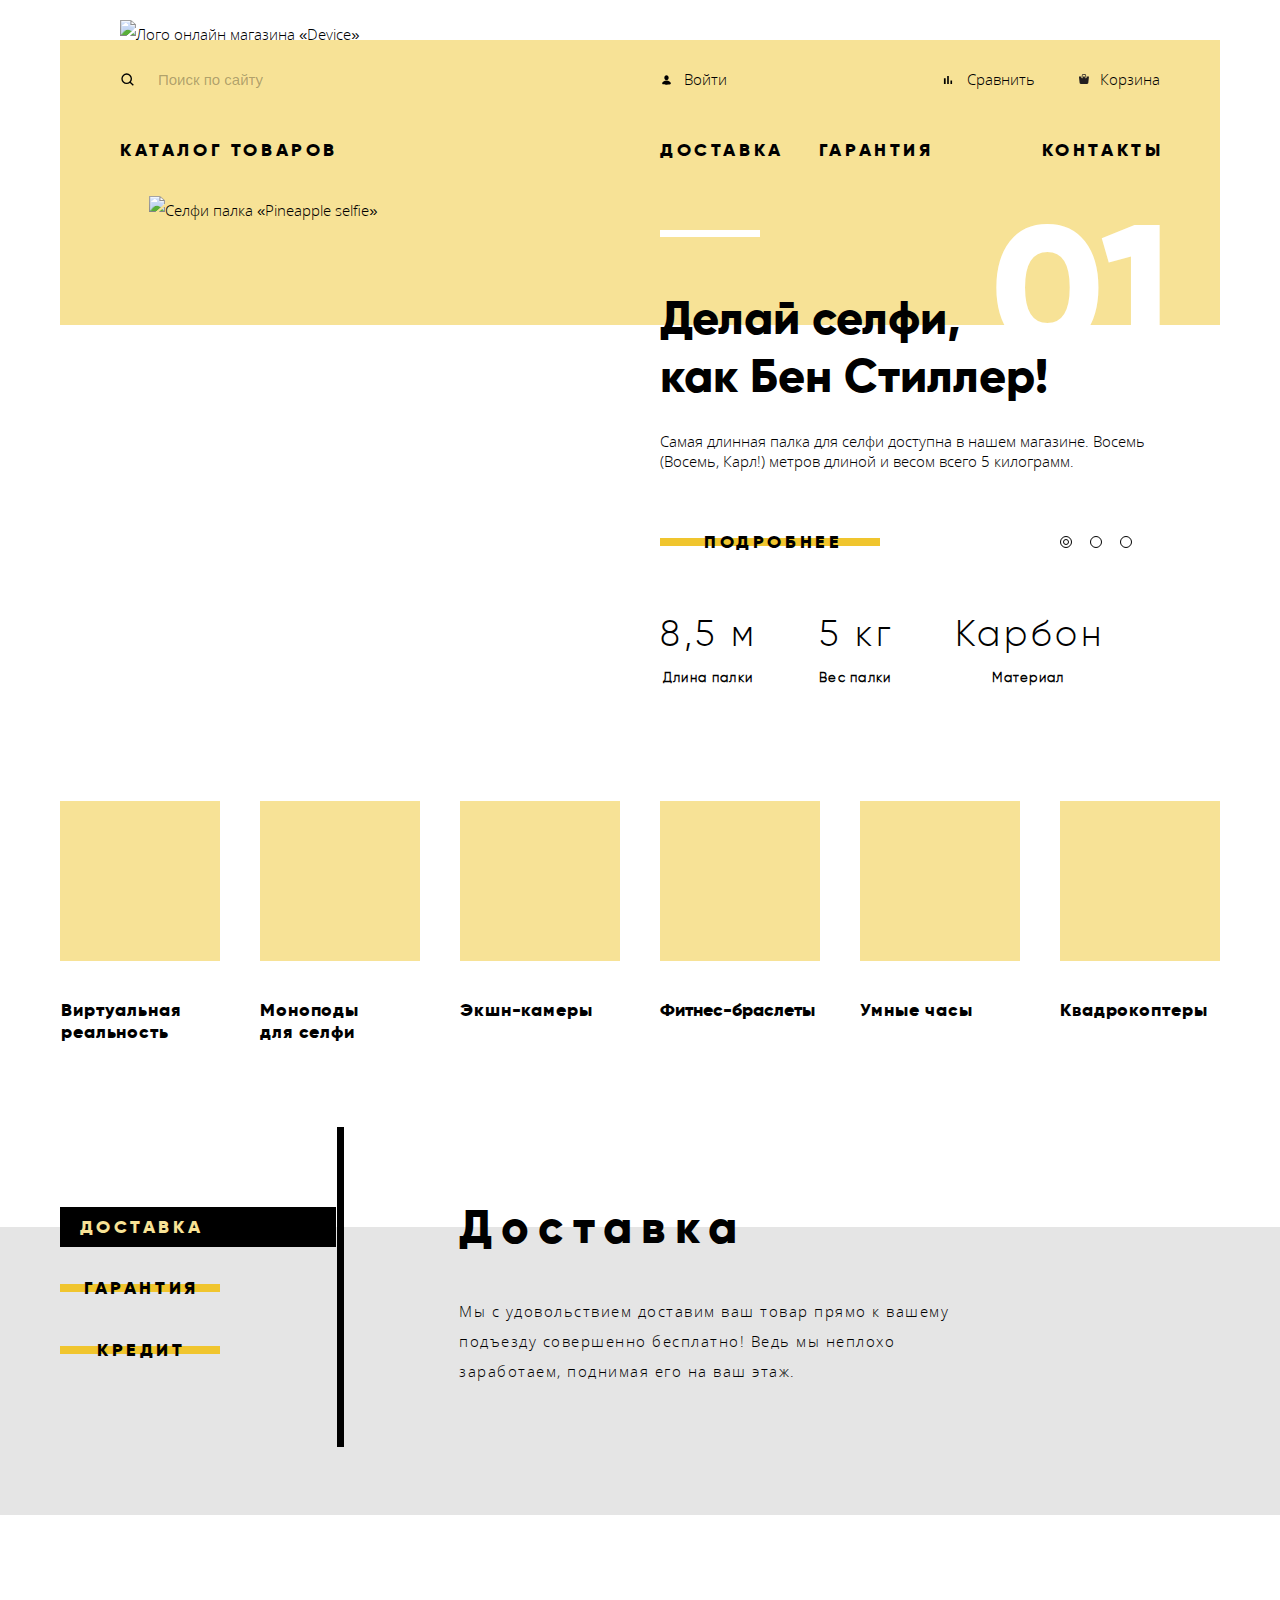
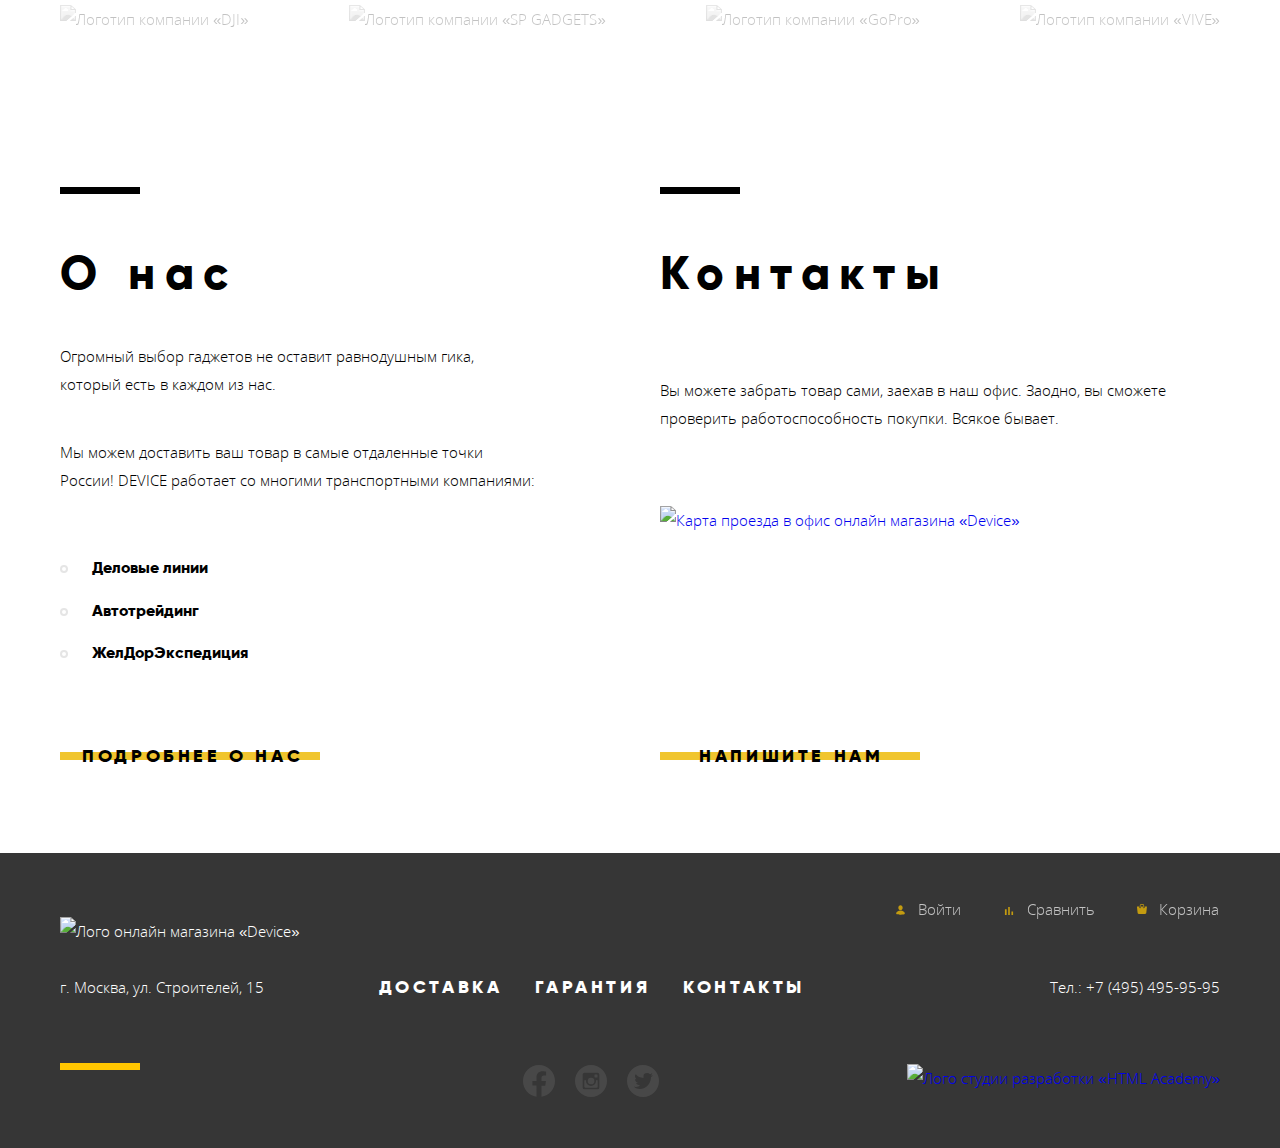
==== index.html @ 91e93433 "fixes" ====
<!DOCTYPE html>
<html class="page" lang="ru">
  <head>
    <meta charset="utf-8">
    <link rel="stylesheet" href="css/normalize.css">
    <link rel="stylesheet" href="css/style.css">
    <title>HTML Academy: Девайс</title>
  </head>
  <body class="page-body">
    <header class="main-header container index">
      <nav class="main-nav">
        <a class="logo">
          <img src="img/logo-dark.svg" width="163" height="35" alt="Лого онлайн магазина «Device»">
        </a>
        <div class="user-nav-wrapper">
          <form class="search-form" method="get" action="https://echo.htmlacademy.ru">
            <label class="search-label" for="search"></label>
            <input id="search" class="search-form-input" type="text" name="search-title" placeholder="Поиск по сайту">
            <input class="search-form-submit" type="submit" value="Найти">
          </form>
          <ul class="main-nav-user-routes user-routes">
            <li class="main-nav-user-login"><a class="user-routes-link" href="./about.html">Войти</a></li>
            <li class="main-nav-user-compare"><a class="user-routes-link" href="./about.html">Сравнить</a></li>
            <li class="main-nav-user-cart"><a class="user-routes-link" href="./about.html">Корзина</a></li>
          </ul>
        </div>
        <ul class="main-nav-site-routes site-routes">
          <li class="main-nav-site-catalog">
            <a class="site-routes-link" href="./catalog.html">Каталог товаров</a>
            <div class="header-catalog-wrapper">
              <ul class="header-catalog-columns catalog-columns">
                <li>
                  <ul class="header-catalog-rows catalog-rows">
                    <li><a class="catalog-product-link" href="./blank.html">Виртуальная реальность</a></li>
                    <li><a class="catalog-product-link" href="./catalog.html">Моноподы для селфи</a></li>
                    <li><a class="catalog-product-link" href="./blank.html">Экшн-камеры</a></li>
                  </ul>
                </li>
                <li>
                  <ul class="header-catalog-rows catalog-rows">
                    <li><a class="catalog-product-link" href="./blank.html">Фитнес-браслеты</a></li>
                    <li><a class="catalog-product-link" href="./blank.html">Умные часы</a></li>
                  </ul>
                </li>
                <li>
                  <ul class="header-catalog-rows catalog-rows">
                    <li><a class="catalog-product-link" href="./blank.html">Квадрокоптер</a></li>
                  </ul>
                </li>
              </ul>
            </div>
          </li>
          <li class="main-nav-site-delivery"><a class="site-routes-link" href="./about.html">Доставка</a></li>
          <li class="main-nav-site-warranty"><a class="site-routes-link" href="./about.html">Гарантия</a></li>
          <li class="main-nav-site-contacts"><a class="site-routes-link" href="./about.html">Контакты</a></li>
        </ul>
      </nav>
    </header>
    <main>
      <h1 class="visually-hidden">Интернет-магазин гаджетов «Device»</h1>
      <section class="recommended container">
        <h2 class="visually-hidden">Рекомендуемые товары</h2>
        <div class="slider">
          <ul class="recommended-list">
            <li class="slide slide-current">
              <article class="recommended-product">
                <h3 class="visually-hidden">Селфи палка Pineapple selfie</h3>
                <figure class="recommended-product-img">
                  <img src="img/recommended-monopod.png" width="384" height="486" alt="Селфи палка «Pineapple selfie»">
                </figure>
                <div  class="recommended-product-about">
                  <h4 class="section-title">Делай селфи,<br>как Бен Стиллер!</h4>
                  <p class="recommended-product-description">
                    Самая длинная палка для селфи доступна в нашем магазине.
                    Восемь (Восемь, Карл!) метров длиной и весом всего 5 килограмм.
                  </p>
                  <a class="button" href="./about.html">Подробнее</a>
                  <table class="recommended-product-table">
                    <tr class="product-attrs">
                      <th class="recommended-attr">Длина палки</th>
                      <th class="recommended-attr">Вес палки</th>
                      <th class="recommended-attr">Материал</th>
                    </tr>
                    <tr class="product-values">
                      <td class="recommended-value">8,5 м</td>
                      <td class="recommended-value">5 кг</td>
                      <td class="recommended-value">Карбон</td>
                    </tr>
                  </table>
                </div>
              </article>
            </li>
            <li class="slide">
              <article class="recommended-product">
                <h3 class="visually-hidden">Фитнес браслет</h3>
                <figure class="recommended-product-img">
                  <img src="img/recommended-fitnesstracker.png" width="345" height="483" alt="Фитнестрекер">
                </figure>
                <div  class="recommended-product-about">
                  <h4 class="section-title">Худеем<br>правильно!</h4>
                  <p class="recommended-product-description">
                    Мотивирующие фитнес-браслеты помогут найти в себе силы
                    не&nbsp;пропускать занятия и соблюдать диету.
                  </p>
                  <a class="button" href="./about.html">Подробнее</a>
                  <table class="recommended-product-table">
                    <tr class="product-attrs">
                      <th class="recommended-attr">Без подзарядки</th>
                    </tr>
                    <tr class="product-values">
                      <td class="recommended-value">48 часов</td>
                    </tr>
                  </table>
                </div>
              </article>
            </li>
            <li class="slide">
              <article class="recommended-product">
                <h3 class="visually-hidden">Квадрокоптер</h3>
                <figure class="recommended-product-img">
                  <img src="img/recommended-quadcopter.png" width="526" height="334" alt="Квадрокоптер">
                </figure>
                <div  class="recommended-product-about">
                  <h4 class="section-title">Порхает как бабочка, жалит&nbsp;как пчела!</h4>
                  <p class="recommended-product-description">
                    Этот обычный, на первый взгляд, квадрокоптер оснащен
                    мощным&nbsp;лазером, замаскированным под стандартную камеру.
                  </p>
                  <a class="button" href="./about.html">Подробнее</a>
                  <table class="recommended-product-table">
                    <tr class="product-attrs">
                      <th class="recommended-attr">Дальность полета</th>
                      <th class="recommended-attr">Радиус поражения</th>
                    </tr>
                    <tr class="product-values">
                      <td class="recommended-value">800 м</td>
                      <td class="recommended-value">50 м</td>
                    </tr>
                  </table>
                </div>
              </article>
            </li>
          </ul>
          <div class="slider-controls">
            <button class="current" type="button" aria-label="Первый слайд"></button>
            <button type="button" aria-label="Второй слайд"></button>
            <button type="button" aria-label="Третий слайд"></button>
          </div>
        </div>
      </section>
      <section class="categories container">
        <h2 class="visually-hidden">Категории товаров</h2>
        <ul class="categories-routes categories-list">
          <li class="categories-route">
            <a class="categories-link categories-vr" href="./about.html">
              <p class="category-title">Виртуальная реальность</p>
            </a>
          </li>
          <li class="categories-route">
            <a class="categories-link categories-monopods" href="./about.html">
              <p class="category-title">Моноподы для&nbsp;селфи</p>
            </a>
          </li>
          <li class="categories-route">
            <a class="categories-link categories-actioncams" href="./about.html">
              <p class="category-title">Экшн-камеры</p>
            </a>
          </li>
          <li class="categories-route">
            <a class="categories-link categories-fitnesstrackers" href="./about.html">
              <p class="category-title">Фитнес-браслеты</p>
            </a>
          </li>
          <li class="categories-route">
            <a class="categories-link categories-smartwatches" href="./about.html">
              <p class="category-title">Умные часы</p>
            </a>
          </li>
          <li class="categories-route">
            <a class="categories-link categories-quadcopters" href="./about.html">
              <p class="category-title">Квадрокоптеры</p>
            </a>
          </li>
        </ul>
      </section>
      <section class="advantages">
        <h2 class="visually-hidden">Преимущества использования нашего интернет магазина!</h2>
        <div class="advantages_wrapper container">
          <ul class="advantages-nav advantages-tags">
            <li class="advantages-nav-item advantage-nav-current"><a class="button advantages-tag" href="./about.html">Доставка</a></li>
            <li class="advantages-nav-item"><a class="button advantages-tag" href="./about.html">Гарантия</a></li>
            <li class="advantages-nav-item "><a class="button advantages-tag" href="./about.html">Кредит</a></li>
          </ul>
          <ul class="advantages-definitions">
            <li class="advantages-definition advantage-current">
              <h3 class="advantage-title">Доставка</h3>
              <p class="advantage-description">
                Мы с удовольствием доставим ваш товар прямо к вашему
                подъезду совершенно бесплатно! Ведь мы неплохо<br>
                заработаем, поднимая его на ваш этаж.
              </p>
            </li>
            <li class="advantages-definition">
              <h3 class="advantage-title">Гарантия</h3>
              <p class="advantage-description">
                Если из-за возгорания купленного у нас товара у вас сгорит дом —
                не переживайте, мы выдадим вам новый.<br>
                Товар, не дом, конечно же.
              </p>
            </li>
            <li class="advantages-definition">
              <h3 class="advantage-title">Кредит</h3>
              <p class="advantage-description">
                Залезть в долговую яму стало проще! Кредитные консультанты
                подберут для вас наиболее выгодные<br>
                условия кредита. Выгодные для нашего банка, разумеется.
              </p>
            </li>
          </ul>
        </div>
      </section>
      <section class="partners container">
        <h2 class="visually-hidden">Наши партнёры</h2>
        <ul class="partners-nav partners-list">
          <li>
            <a class="partner-link" href="https://www.dji.com/">
              <img src="img/partners-dji.png" width="260" height="100" alt="Логотип компании «DJI»">
            </a>
          </li>
          <li>
            <a class="partner-link" href="http://www.sp-gadgets.com/">
              <img src="img/partners-spgadgets.png" width="260" height="100" alt="Логотип компании «SP GADGETS»">
            </a>
          </li>
          <li>
            <a class="partner-link" href="https://gopro.com/en/us/">
              <img src="img/partners-gopro.png" width="260" height="100" alt="Логотип компании «GoPro»">
            </a>
          </li>
          <li>
            <a class="partner-link" href="https://www.vive.com/eu/">
              <img src="img/partners-vive.png" width="260" height="100" alt="Логотип компании «VIVE»">
            </a>
          </li>
        </ul>
      </section>
      <div class="index-columns container">
        <section class="about-us">
          <div class="about-us-container">
            <h2 class="section-title">О нас</h2>
            <p>
              Огромный выбор гаджетов не оставит равнодушным гика,
              который есть в каждом из нас.</p>
            <p>
              Мы можем доставить ваш товар в самые отдаленные точки
              России! DEVICE работает со многими транспортными компаниями:
            </p>
            <ul class="delivery-providers">
              <li class="delivery-provider">Деловые линии</li>
              <li class="delivery-provider">Автотрейдинг</li>
              <li class="delivery-provider">ЖелДорЭкспедиция</li>
            </ul>
          </div>
          <a class="button" href="./about.html">Подробнее о нас</a>
        </section>
        <section class="contacts">
          <div class="contact-us-container">
            <h2 class="section-title">Контакты</h2>
            <p>
              Вы можете забрать товар сами, заехав в наш офис. Заодно, вы сможете
              проверить работоспособность покупки. Всякое бывает.
            </p>
            <a href="https://www.google.com.ua/maps/place/%D1%83%D0%BB.+%D0%A1%D1%82%D1%80%D0%BE%D0%B8%D1%82%D0%B5%D0%BB%D0%B5%D0%B9,+15,+%D0%9C%D0%BE%D1%81%D0%BA%D0%B2%D0%B0,+%D0%A0%D0%BE%D1%81%D1%81%D0%B8%D1%8F,+119311/@55.687034,37.5274293,17z/data=!3m1!4b1!4m5!3m4!1s0x46b54cf65f5c8955:0x694710ccd55501e!8m2!3d55.687031!4d37.529618?hl=ru">
              <img src="img/map.jpg" width="560" height="222" alt="Карта проезда в офис онлайн магазина «Device»">
            </a>
          </div>
          <a class="button" href="./about.html">Напишите нам</a>
        </section>
      </div>
    </main>
    <footer class="footer">
      <div class="footer_wrapper container">
        <a class="footer-logo logo">
          <img src="./img/logo.svg" width="163" height="35" alt="Лого онлайн магазина «Device»">
        </a>
        <ul class="footer-user-routes user-routes">
          <li class="footer-user-route footer-user-route-login"><a class="user-routes-link darkmode-link" href="./about.html">Войти</a></li>
          <li class="footer-user-route footer-user-route-compare"><a class="user-routes-link darkmode-link" href="./about.html">Сравнить</a></li>
          <li class="footer-user-route footer-user-route-cart"><a class="user-routes-link darkmode-link" href="./about.html">Корзина</a></li>
        </ul>
        <address class="footer-address-phys address-phys" >г. Москва, ул. Строителей, 15</address>
        <a class="footer-address-tel address-tel" href="tel:+7(495)495-95-95">Тел.:  +7 (495) 495-95-95</a>
        <div class="footer-site-routes-wrapper">
          <ul class="footer-site-routes site-routes">
            <li><a class="site-routes-link" href="./about.html">Доставка</a></li>
            <li><a class="site-routes-link" href="./about.html">Гарантия</a></li>
            <li><a class="site-routes-link" href="./about.html">Контакты</a></li>
          </ul>
        </div>
        <section class="footer-social">
          <h2 class="visually-hidden">Наши контакты</h2>
          <ul class="social social-list">
            <li>
              <a href="./about.html">
                <span class="visually-hidden">Фейсбук</span>
                <img class="social-icon" src="img/social-facebook.svg" width="32" height="32" alt="Наш Фейсбук">
              </a>
            </li>
            <li>
              <a href="./about.html">
                <span class="visually-hidden">Инстаграм</span>
                <img src="img/social-instagram.svg" width="32" height="32" alt="Наш Инстаграм">
              </a>
            </li>
            <li>
              <a href="./about.html">
                <span class="visually-hidden">Твиттер</span>
                <img src="img/social-twitter.svg" width="32" height="32" alt="Наш Твиттер">
              </a>
            </li>
          </ul>
        </section>
        <p class="footer-copyright copyright">
          <span class="visually-hidden">Разработано</span>
          <a href="https://htmlacademy.ru/intensive/htmlcss">
            <img src="img/logo-htmlacademy.svg" width="27" height="34" alt="Лого студии разработки «HTML Academy»">
          </a>
        </p>
      </div>
    </footer>
    <section class="modal modal-contact">
      <h2 class="visually-hidden">Свяжитесь с нами</h2>
      <form class="form-contact" action="https://echo.htmlacademy.ru" method="post">
        <p>
          <label>
            Ваше имя:<input class="contact-first-name" placeholder="Имя Фамилия">
          </label>
        </p>
        <p>
          <label>
            Ваш e-mail:<input  class="contact-last-name" placeholder="email@example.com">
          </label>
        </p>
        <p>
          <label>
            Текст письма:<textarea  class="contact-text" placeholder="В свободной форме" rows="7"></textarea>
          </label>
        </p>
        <button class="button button-contact" type="submit">Отправить</button>
      </form>
      <button class="modal-close" type="button" aria-label="Закрыть"></button>
    </section>
    <section class="modal modal-map">
      <h2 class="visually-hidden">Как до нас добраться</h2>
      <iframe src="https://www.google.com/maps/embed?pb=!1m18!1m12!1m3!1d2249.112548877999!2d37.52742931622585!3d55.687030980535795!2m3!1f0!2f0!3f0!3m2!1i1024!2i768!4f13.1!3m3!1m2!1s0x46b54cf65f5c8955%3A0x694710ccd55501e!2sUlitsa%20Stroiteley%2C%2015%2C%20Moskva%2C%20Russia%2C%20119311!5e0!3m2!1sen!2sua!4v1603907961958!5m2!1sen!2sua"
              width="962" height="560" style="border:0;" allowfullscreen="" aria-hidden="false" tabindex="0"></iframe>
      <button class="modal-close" type="button" aria-label="Закрыть"></button>
    </section>
  </body>
</html>
---- css/style.css ----
@font-face {
  font-family: "Gilroy Light";
  src: url("../fonts/gilroylight.woff2"),
       url("../fonts/gilroylight.woff");
  font-weight: 300;
  font-style: normal;
}

@font-face {
  font-family: "Gilroy Bold";
  src: url("../fonts/gilroyextrabold.woff2"),
  url("../fonts/gilroyextrabold.woff");
  font-weight: 800;
  font-style: normal;
}

@font-face {
  font-family: "Open Sans Bold";
  src: url("../fonts/opensans.woff2"),
  url("../fonts/opensans.woff");
  font-weight: 800;
  font-style: normal;
}

@font-face {
  font-family: "Open Sans Light";
  src: url("../fonts/opensanslight.woff2"),
  url("../fonts/opensanslight.woff");
  font-weight: 300;
  font-style: normal;
}

:root {
  --black-basic: #000000;
  --black-light: #363636;
  --black-opacity02: rgba(0, 0, 0, 0.2);
  --black-opacity03: rgba(0, 0, 0, 0.3);
  --black-opacity04: rgba(0, 0, 0, 0.4);
  --black-opacity06: rgba(0, 0, 0, 0.6);

  --gray-form-input: #EAEAEA;
  --gray-darkest: #DCDCDC;
  --gray-darker: #D9D9D9;
  --gray-dark: #464646;
  --gray-basic: #7E7E7E;
  --gray-light: #E5E5E5;
  --gray-lightest: #EBEBEB;
  --gray-onemore: #C4C4C4;
  --gray-another: rgba(166,166,166,1);
  --gray-anotherone: #F2F2F2;


  --yellow-form-outline: #F7E296;
  --yellow-basic: #F0C52E;
  --yellow-light: #F7E296;
  --yellow-some: #FFC600;
  --pink-basic: #F6DADA;

  --white-basic: #FFFFFF;
  --white-opacity03: rgba(255, 255, 255, 0.3);
  --white-opacity06: rgba(255, 255, 255, 0.6);
  --white-opacity01: rgba(255, 255, 255, 0.1);

  --green-basic: #91C92F;

  --red-form-invalid: #F6DADA;

  --letter-spacing: 3.6px;

  --container-size: 1160px;

  --header-white-gradient: 20px;
  --main-nav-side-margin: 60px;
  --header-color: var(--yellow-light);

  --catalog-li-width: calc(238px + var(--main-nav-site-catalog-icon-width));

  --recommended-img-height: 500px;
  --recommended-img-width: 526px;

  --categories-min-width: 160px;
  --categories-link-padding: 38px;

  --advantages-tags-text-width: 163px;
  --advantages-defitions-marginleft: 123px;

/*  Icons Begin*/
  --main-nav-login-icon-width: 13px;
  --main-nav-user-compare-icon-width: 14px;
  --main-nav-user-cart-icon-width: 10px;
  --main-nav-site-catalog-icon-width: 22px;
/*  Icons End*/
}

/* Global Begin */
@keyframes btn_stretching {
  from { height: 8px }
  25% {
    transform: scaleY(2);
  }
  50% {
    transform: scaleY(3);
  }
  75% {
    transform: scaleY(4);
  }
  100% {
    transform: scaleY(5);
  }
}

*,
*:before,
*:after {
  box-sizing: inherit;
}

body {
  box-sizing: border-box;
  min-width: 1240px;
  margin: 0;
  padding: 0;
  font-family: "Open Sans Light", "Arial", sans-serif;
  font-size: 15px;
  line-height: 28px;
  color: var(--black-basic);
}

a {
  text-decoration: none;
}

img {
  max-width: 100%;
  height: auto;
}

.page {
  height: 100%;
}

.page-body {
  min-height: 100%;
  display: grid;
  grid-template-rows: min-content 1fr min-content;
}

.container {
  width: var(--container-size);
  margin: 0 auto;
}

.visually-hidden {
  position: absolute;
  width: 1px;
  height: 1px;
  margin: -1px;
  border: 0;
  padding: 0;
  white-space: nowrap;
  clip-path: inset(100%);
  clip: rect(0 0 0 0);
  overflow: hidden;
}

.index-columns {
  display: grid;
  grid-template-columns: 1fr 1fr;
  min-height: 523px;
  margin-bottom: 85px;
}

.index-columns p {
  margin: 0;
  padding: 0;
}

.index-columns .button {
  margin-top: auto;
  width: 264.5px;
  line-height: 23px;
  text-align: center;
}

.section-title {
  margin: 0;
  padding: 0;
  font-family: "Gilroy Bold", "Arial", sans-serif;
  font-size: 47px;
  line-height: 58px;
}

.section-title-uppercase {
  font-family: "Gilroy Bold", "Arial", sans-serif;
  font-size: 16px;
  line-height: 20px;
  letter-spacing: 1.6px;
  text-transform: uppercase;
}

.button {
  position: relative;
  cursor: pointer;
  font-family: "Gilroy Bold", "Arial", sans-serif;
  color: var(--black-basic);
  font-size: 18px;
  line-height: 22px;
  text-transform: uppercase;
  letter-spacing: var(--letter-spacing);
  z-index: 0;
}

.button:active {
  color: var(--black-opacity03);
}

.button::before {
  content: "";
  position: absolute;
  top: 7px;
  left: 0;
  background-color: var(--yellow-basic);
  width: 260px;
  height: 8px;
  z-index: -1;
}

.button:hover::before,
.button:focus:before {
  animation-name: btn_stretching;
  animation-duration: 0.15s;
  animation-fill-mode: forwards;
}

.button {
  outline: none;
}
/* Global End */

.catalog-main-header {
  margin-top: 44px;
  margin-bottom: 50px;
  padding: 0 60px;
}

.catalog-content {
  display: grid;
  grid-template-columns: max-content 1fr;
}

/* Header Begin */
.main-header {
  background-image: linear-gradient(
    var(--white-basic) var(--header-white-gradient),
    var(--yellow-light) var(--header-white-gradient));
  margin-top: 20px;
}

.main-nav {
  display: grid;
  grid-template-rows: min-content min-content min-content;
  margin: 0 var(--main-nav-side-margin);
  padding-bottom: 47px;
}

.index .main-nav {
  padding-bottom: 161px;
}

.logo {
  margin-right: auto;
}

.main-nav .logo:hover {
  opacity: 0.6;
}

.main-nav .logo:active{
  opacity: 0.3;
}

.user-nav-wrapper {
  display: flex;
  margin-top: 5px;
}

.search-form {
  display: flex;
  flex-basis: 50%;
  align-items: flex-end;
}

.search-form-input {
  font-family: "Open Sans", "Arial", sans-serif;
  font-size: 15px;
  line-height: 20px;
  color: var(--black-basic);
  width: 356px;
  border: none;
  background-color: inherit;
  padding-left: 38px;
  padding-bottom: 12px;
  border-bottom: 2px solid transparent;
}

.search-form-input::placeholder {
  font-family: "Open Sans", "Arial", sans-serif;
  font-size: 15px;
  line-height: 20px;
  color: var(--black-opacity03);
}

.search-form-input:hover::placeholder {
  color: var(--black-opacity06);
}

.search-form-input:focus {
  border-bottom: 2px solid var(--black-basic);
  outline: none;
}

.search-form-submit {
  font-family: "Open Sans", "Arial", sans-serif;
  font-size: 15px;
  background-color: transparent;
  visibility: hidden;
  padding: 15px 17px;
  width: 84px;
  text-transform: uppercase;
  border-bottom: 2px solid;
  border-color: var(--black-basic);
}

.search-form-input:focus + .search-form-submit {
  visibility: visible;
}

.search-form-submit:hover {
  background-color: var(--black-basic);
  color: var(--white-basic);
}

.search-form-submit:active {
  visibility: visible;
  background-color: var(--black-basic);
  color: var(--white-opacity03);
}

.search-label {
  position: relative;
}

.search-label::before {
  content: "";
  position: absolute;
  bottom: 16px;
  width: 16px;
  height: 16px;
  background-image: url("../img/icon-search-black.svg");
  background-repeat: no-repeat;
  background-position: 0 0;
}

.user-routes {
  list-style: none;
  margin: 0;
  padding: 0;
}

.user-routes-link:hover{
  opacity: 0.6;
}

.user-routes-link:active{
  opacity: 0.6;
}

.main-nav-user-routes {
  margin-top: 12px;
  display: flex;
  flex-wrap: wrap;
  width: 100%;
}

.main-nav-user-search {
  flex-basis: 50%;
}

.main-nav-user-search .user-routes-link {
  margin-left: 16px;
  padding-left: 22px;
}

.main-nav-user-search .user-routes-link::before {
  content: "";
  position: absolute;
  top: 3px;
  right: 128px;
  width: 16px;
  height: 16px;
  background-image: url("../img/icon-search-black.svg");
  background-repeat: no-repeat;
  background-position: 0 0;
}

.main-nav-user-login {
  margin-left: 100px;
  margin-right: auto;
}

.main-nav-user-login .user-routes-link,
.main-nav-user-logged .user-routes-link {
  padding-left: calc(11px + var(--main-nav-login-icon-width));
}

.main-nav-user-login .user-routes-link::before {
  content: "";
  position: absolute;
  right: 54px;
  top: 4px;
  width: var(--main-nav-login-icon-width);
  height: 14px;
  background-image: url("../img/icon-user-black.svg");
  background-repeat: no-repeat;
  background-position: 0 0;
}

.main-nav-user-logged .user-routes-link::before {
  content: "";
  position: absolute;
  left: 0;
  top: 4px;
  width: 13px;
  height: 14px;
  background-image: url("../img/icon-user-black.svg");
  background-repeat: no-repeat;
  background-position: 0 0;
}

.main-nav-user-logged {
  margin-left: 100px;
  margin-right: 21px;
}

.main-nav-user-exit {
  margin-right: 62px;
}

.main-nav-user-compare {
  text-align: end;
}

.main-nav-user-compare .user-routes-link {
  padding-left: calc(12px + var(--main-nav-user-compare-icon-width));
}

.main-nav-user-compare .user-routes-link::before {
  content: "";
  position: absolute;
  top: 4px;
  right: 80px;
  width: var(--main-nav-user-compare-icon-width);
  height: 14px;
  background-image: url("../img/icon-chart-black.svg");
  background-repeat: no-repeat;
  background-position: 0 0;
}

.main-nav-user-cart {
  margin-left: 41px;
}

.main-nav-user-cart .user-routes-link {
  padding-left: calc(14px + var(--main-nav-user-cart-icon-width));
}

.main-nav-user-cart .user-routes-link::before {
  content: "";
  position: absolute;
  right: 71px;
  top: 5px;
  width: var(--main-nav-user-cart-icon-width);
  height: 10px;
  background-image: url("../img/icon-cart-black.svg");
  background-repeat: no-repeat;
  background-position: 0 0;
}

.user-routes-link {
  display: inline-block;
  line-height: 20px;
  position: relative;
  color: inherit;
}

.user-routes-link:hover,
.darkmode-link {
  opacity: 0.7;
}

.darkmode-link:hover {
  opacity: 1;
}

.user-routes-link:active,
.transparent-link {
  opacity: 0.3;
}

.transparent-link:hover {
  opacity: 0.15;
}

.transparent-link:active {
  opacity: calc(0.15/2);
}

.site-routes {
  list-style: none;
  letter-spacing: 2px;
  margin: 0;
  padding: 0;
}

.main-nav-site-routes {
  display: flex;
  flex-wrap: wrap;
  position: relative;
  margin-top: 32px;
}

.index .main-nav-site-routes::after {
  content: "";
  position: absolute;
  left: calc(50% + 20px);
  bottom: -73px;
  width: 100px;
  height: 7px;
  background-color: var(--white-basic);
}

.main-nav-site-catalog {
  width: var(--catalog-li-width);
  margin-right: calc(50% - var(--catalog-li-width));
}

.main-nav-site-catalog .site-routes-link {
  position: relative;
  padding-right: calc(16px + var(--main-nav-site-catalog-icon-width));
}

.main-nav-site-catalog .site-routes-link::after {
  content: "";
  position: absolute;
  top: 0px;
  left: 232px;
  width: var(--main-nav-site-catalog-icon-width);
  height: 22px;
  background-image: url("../img/icon-plus.svg");
  background-repeat: no-repeat;
  background-position: 0 0;
}

.main-nav-site-delivery {
  margin-left: 20px;
}

.main-nav-site-warranty {
  margin-left: 35px;
}

.main-nav-site-contacts{
  margin-left: auto;
  margin-right: -3.5px;
}

.site-routes-link {
  display: inline-block;
  font-family: "Gilroy Bold", "Arial", sans-serif;
  letter-spacing: var(--letter-spacing);
  font-size: 18px;
  line-height: 22px;
  text-transform: uppercase;
  color: inherit;
}

.site-routes-link:hover {
  opacity: 0.6;
}

.site-routes-link:active {
  opacity: 0.3;
}

.catalog-columns,
.catalog-rows {
  padding: 0;
  margin: 0;
  list-style: none;
  font-family: "Open Sans Light", "Arial", sans-serif;
  font-size: 15px;
  line-height: 20px;
  letter-spacing: 0;
}

.header-catalog-wrapper {
  position: absolute;
  display: none;
  width: 100%;
  padding-top: 27px;
  padding-bottom: 42px;
  background-color: var(--header-color);
  z-index: 2;
}

.header-catalog-wrapper::before,
.header-catalog-wrapper::after {
  content: "";
  position: absolute;
  top: 0;
  width: var(--main-nav-side-margin);
  height: 100%;
  background-color: var(--header-color);
  z-index: -1;
}

.header-catalog-wrapper::before {
  left: calc(-1 * var(--main-nav-side-margin));
}

.header-catalog-wrapper::after {
  right: calc(-1 * var(--main-nav-side-margin));
}

.main-nav-site-catalog:hover .header-catalog-wrapper,
.main-nav-site-catalog:focus-within .header-catalog-wrapper{
  display: block;
}

.catalog-product-link {
  color: var(--black-basic);
}

.catalog-product-link:hover {
  color: var(--black-opacity06);
}

.catalog-product-link:active {
  color: var(--black-opacity03);
}

.header-catalog-columns {
  display: flex;
  flex-wrap: wrap;
  width: 100%;
  background-color: var(--header-color);
}

.header-catalog-columns li:not(:last-child) {
  margin-right: 31.5px;
}

.header-catalog-rows {
  display: flex;
  flex-direction: column;
}

.header-catalog-rows li:not(:first-child) {
  margin-top: 16px;
}
/* Header End */

/* Breadcrumbs Begin */
.breadcrumbs {
  margin: 0;
  padding: 0;
  list-style: none;
  font-size: 14px;
  line-height: 19px;
}

.catalog-breadcrumbs {
  display: flex;
  margin-top: 30px;
  margin-bottom: 50px;
}

.breadcrumbs-item:not(:first-child) {
  margin-left: 40px;
}

.breadcrumbs-link {
  font-size: 14px;
  color: var(--black-basic);
  opacity: 0.3;
}

.breadcrumbs-link:hover {
  opacity: 0.6;
}

.breadcrumbs-link:active {
  opacity: 0.1;
}

.breadcrumbs-item {
  position: relative;
}

.breadcrumbs-item:not(:last-child)::before {
  content: "";
  position: absolute;
  width: 12px;
  height: 12px;
  top: 3px;
  right: -27px;
  background-image: url("../img/icon-breadcrumbs-arrow.svg");
  background-repeat: no-repeat;
  background-position: 0 0;
}
/* Breadcrumbs End */

/* Sorting Begin */
.sorting,
.sorting-order {
  margin: 0;
  padding: 0;
  list-style: none;
}

.catalog-sorting {
  display: flex;
  flex-wrap: wrap;
  margin-left: 73px;
  margin-bottom: 2px;
}

.catalog-sorting-item {
  margin-right: 31px;
}

.catalog-sorting-order {
  display: flex;
  margin-top: 5px;
}

.sorting-attr {
  font-size: 14.3px;
  line-height: 19px;
  color: var(--black-basic);
  opacity: 0.3;
}

.sorting-attr:hover {
  opacity: 0.6;
}

.sorting-order-attr {
  opacity: 0.2;
  margin-left: 17px;
}

.sorting-order-attr:hover {
  opacity: 0.4;
}

.selected-sorting-order,
.sorting-order-attr:active,
.selected-sorting,
.sorting-attr:active {
  opacity: 1;
}
/* Sorting End */

/**/

/**/

/* Recommended Begin */
.slider {
  position: relative;
}

.slide {
  display: none;
  position: relative;
}

.slide::before {
  position: absolute;
  font-family: "Gilroy Bold", "Arial", sans-serif;
  font-size: 179px;
  line-height: 219px;
  text-transform: uppercase;
  top: -17px;
  right: 47px;
  width: 182px;
  height: 170px;
  color: var(--white-basic);
}

.slide:first-child img {
  margin-left: 59px;
}

.slide:first-child::before {
  content: "01";
}

.slide:nth-child(2)::before {
  content: "02";
  margin-right: 30px;
}

.slide:nth-child(2) img {
  margin-top: 26px;
  margin-left: 86px;
}

.slide:nth-child(3) img {
  margin-top: 82px;
}

.slide:nth-child(3)::before {
  content: "03";
  margin-right: 30px;
}

.slide-current {
  display: block;
}

.slider-controls {
  display: flex;
  width: 72px;
  justify-content: space-between;
  position: absolute;
  right: 88px;
  top: 340px;
}

.slider-controls button {
  position: relative;
  cursor: pointer;
  padding: 0;
  width: 12px;
  height: 12px;
  border-radius: 50%;
  background-color: transparent;
  border: 1px solid var(--black-basic);
}

.slider-controls .current::before {
  content: "";
  position: absolute;
  top: 2px;
  left: 2px;
  padding: 0;
  width: 6px;
  height: 6px;
  background-color: transparent;
  border-radius: 50%;
  border: 1px solid var(--black-basic);
}

.recommended {
  margin-top: -129px;
  margin-bottom: 103px;
}

.recommended-list {
  margin: 0;
  padding: 0;
  list-style: none;
}

.recommended-product {
  display: grid;
  grid-template-columns: 1fr 1fr;
}

.recommended-product-img {
  margin: 0;
  margin-left: 30px;
  padding: 0;
  height: var(--recommended-img-height);
  width: var(--recommended-img-width);
}

.recommended-product-img a,
.recommended-product-img img {
  display: block;
}

.recommended-product-about {
  display: grid;
  grid-template-rows: repeat(4, max-content);
  row-gap: 26px;
  margin-left: 20px;
}

.recommended-product-about .section-title {
  width: 491px;
  margin: 0px;
  margin-top: 93px;
  padding: 0px;
  z-index: 1;
}

.recommended-product-description {
  line-height: 20px;
  margin: 0;
  padding: 0;
  width: 486px;
}

.recommended .button {
  display: inline-block;
  margin-right: auto;
  margin-top: 34px;
  padding-left: 44px;
  padding-right: 39px;
}

.recommended .button::before {
  width: 220px;
}

.recommended-product-table {
  width: 508px;
  margin-top: 34px;
  border-spacing: 0;
  overflow-wrap: anywhere;
}

.product-attrs {
  display: table-footer-group;
  letter-spacing: 1.3px;
}

.product-values {
  display: table-header-group;
  letter-spacing: var(--letter-spacing);
  margin-bottom: 15px;
}

.recommended-attr {
  font-family: "Gilroy Light", "Arial", sans-serif;
  font-size: 13px;
  line-height: 15px;
  margin: 0;
  padding: 0;
  padding-top: 15px;
  padding-right: 63px;
}

.recommended-value {
  font-family: "Gilroy Light", "Arial", sans-serif;
  font-size: 36px;
  line-height: 42px;
  padding: 0;
  margin: 0;
  padding-right: 61px;
}
/* Recommended End */

/* Categories Begin */
.categories-list {
  margin: 0;
  padding: 0;
  list-style: none;
}

.categories-routes {
  display: flex;
  flex-wrap: wrap;
}

.categories-route {
  width: var(--categories-min-width);
}

.categories-route:not(:nth-child(6)) {
  margin-right: 40px;
}

.category-title {
  padding: 0;
  margin: 0;
}

.categories-link {
  display: block;
  position: relative;
  font-family: "Gilroy Bold", "Arial", sans-serif;
  font-size: 18px;
  color: var(--black-basic);
  line-height: 22px;
  letter-spacing: 0.9px;
  margin-top: 2px;
  padding-top: calc(var(--categories-min-width) + var(--categories-link-padding));
}

.categories-link::before {
  content: "";
  position: absolute;
  top: 0;
  width: var(--categories-min-width);
  height: var(--categories-min-width);
  background-color: var(--yellow-light);
}

.categories-link:hover::before{
  background-color: var(--yellow-basic);
}

.categories-link:active .category-title,
.categories-link:active::after {
  opacity: 0.3;
}

.categories-vr::after {
  content: "";
  position: absolute;
  width: 97px;
  height: 55px;
  top: 52px;
  left: 31px;
  background-image: url("../img/categories-vr.svg");
  background-repeat: no-repeat;
  background-position: 0 0;
}

.categories-vr .category-title {
  margin-left: 1px;
}

.categories-monopods::after {
  content: "";
  position: absolute;
  width: 86px;
  height: 117px;
  top: 26px;
  left: 37px;
  background-image: url("../img/categories-monopods.svg");
  background-repeat: no-repeat;
  background-position: 0 0;
}

.categories-actioncams::after {
  content: "";
  position: absolute;
  width: 71px;
  height: 87px;
  top: 36px;
  left: 44px;
  background-image: url("../img/categories-actioncams.svg");
  background-repeat: no-repeat;
  background-position: 0 0;
}

.categories-route:nth-child(4) .categories-link {
  letter-spacing: 0px;
}

.categories-fitnesstrackers::after {
  content: "";
  position: absolute;
  width: 107px;
  height: 65px;
  top: 48px;
  left: 27px;
  background-image: url("../img/categories-fitnesstrackers.svg");
  background-repeat: no-repeat;
  background-position: 0 0;
}

.categories-smartwatches::after {
  content: "";
  position: absolute;
  width: 56px;
  height: 98px;
  top: 31px;
  left: 52px;
  background-image: url("../img/categories-smartwatches.svg");
  background-repeat: no-repeat;
  background-position: 0 0;
}

.categories-quadcopters::after {
  content: "";
  position: absolute;
  width: 132px;
  height: 69px;
  top: 46px;
  left: 14px;
  background-image: url("../img/categories-quadcopters.svg");
  background-repeat: no-repeat;
  background-position: 0 0;
}
/* Categories End */

/* Advantages Begin */
.advantages {
  min-height: 288px;
  background-image: linear-gradient(
    var(--white-basic) var(--header-white-gradient),
    var(--gray-light) var(--header-white-gradient));
  margin-bottom: 90px;
}

.advantages-nav-item .button::before {
  width: 160px;
  left: -20px;
}

.advantage-nav-current .button::before {
  display: none;
}

.advantages_wrapper {
  display: grid;
  grid-template-columns: min-content 1fr;
  margin-top: 164px;
  padding-bottom: 129px;
}

.advantages-tags {
  margin: 0;
  padding: 0;
  list-style: none;
}

.advantages-nav {
  display: flex;
  min-width: var(--advantages-tags-text-width);
  flex-direction: column;
  position: relative;
}

.advantages-nav::before {
  content: "";
  position: absolute;
  left: 277px;
  top: -80px;
  width: 7px;
  height: calc(100% + 141px);
  background-color: var(--black-basic);
}

.advantages-nav-item {
  text-align: center;
  padding-right: 133px;
  padding-left: 19.5px;
  padding-top: 9.3px;
  padding-bottom: 8.9px;
  color: var(--black-basic)
}

.advantage-nav-current,
.advantages-nav-item:active {
  background-color: var(--black-basic);
  color: var(--yellow-light);
}

.advantages-nav-item:active .button {
  background-color: var(--black-basic);
  color: var(--yellow-light);
}

.advantages-nav-item:active .button:before {
  display: none;
}

.advantages-tag {
  display: block;
  font-family: "Gilroy Bold", "Arial", sans-serif;
  font-size: 18px;
  text-transform: uppercase;
  color: inherit;
  line-height: 22px;
}

.advantages-nav-item:not(:first-child) {
  margin-top: 21px;
}

.advantages-definitions {
  position: relative;
  margin: 0;
  padding: 0;
  list-style: none;
  margin-left: var(--advantages-defitions-marginleft);
}

.advantage-nav-current:nth-child(3) {
  padding-bottom: 8px;
  margin-top: 22px;
}

.advantages-definition {
  position: relative;
  display: none;
}

.advantage-current {
  display: block;
}

.advantages-definition:first-child::after {
  content: "";
  position: absolute;
  right: 2px;
  top: -9px;
  width: 136px;
  height: 164px;
  background-image: url("../img/advantages-delivery.svg");
  background-repeat: no-repeat;
  background-position: 0 0;
}

.advantages-definition:nth-child(2)::after {
  content: "";
  position: absolute;
  right: -16px;
  top: -27px;
  width: 171px;
  height: 195px;
  background-image: url("../img/advantages-warranty.svg");
  background-repeat: no-repeat;
  background-position: 0 0;
}

.advantages-definition:last-child::after {
  content: "";
  position: absolute;
  right: 8px;
  top: -32px;
  width: 156px;
  height: 188px;
  background-image: url("../img/advantages-credit.svg");
  background-repeat: no-repeat;
  background-position: 0 0;
}

.advantage-title {
  margin: 0;
  padding: 0;
  font-family: "Gilroy Bold", "Arial", sans-serif;
  font-size: 47px;
  line-height: 41px;
  letter-spacing: 9.4px;
  margin-bottom: 48px;
}

.advantage-description {
  padding: 0;
  margin: 0;
  letter-spacing: 1.5px;
  line-height: 30px;
  width: 570px;
}
/* Advantages End */

/* Partners Begin */
.partners {
  min-height: 100px;
  margin-bottom: 140px;
}

.partners-nav {
  display: flex;
  justify-content: space-between;
  flex-wrap: wrap;
}

.partners-list img {
  filter: grayscale(100%);
  opacity: 0.25;
}

.partner-link {
  outline: none;
}

.partner-link:hover img,
.partner-link:focus img {
  filter: none;
  opacity: 1;
}

.partners-list {
  margin: 0;
  padding: 0;
  list-style: none;
}
/* Partners End */

/* About Us Begin */
.about-us {
  display: flex;
  flex-direction: column;
}

.about-us p {
  width: 476px;
}

.about-us-container {
  display: grid;
  position: relative;
  row-gap: 40px;
}

.about-us-container::before {
  content: "";
  position: absolute;
  top: -58px;
  width: 80px;
  height: 7px;
  background-color: var(--black-basic);
}

.contact-us-container {
  display: grid;
  position: relative;
  row-gap: 21px;
}

.contacts p {
  width: 560px;
}

.contact-us-container::before {
  content: "";
  position: absolute;
  top: -58px;
  width: 80px;
  height: 7px;
  background-color: var(--black-basic);
}

.about-us .section-title {
  line-height: 57px;
  letter-spacing: 9.5px;
}

.about-us .button {
  padding-left: 1px;
}

.delivery-providers {
  margin: 0;
  padding: 0;
  margin-top: 20px;
  margin-left: 32px;
  list-style: none;
  font-family: "Gilroy Bold", "Arial", sans-serif;
  font-size: 16px;
  line-height: 28px;
}

.delivery-provider {
  position: relative;
  margin-bottom: 14.5px;
}

.delivery-provider::before {
  content: "";
  position: absolute;
  left: -32px;
  top: 11px;
  width: 8px;
  height: 8px;
  background-color: transparent;
  border: 2px solid var(--gray-light);
  border-radius: 50%;
}
/* About Us End */

/* Contacts Begin */
.contacts {
  display: grid;
  margin-left: 20px;
}

.contacts .section-title {
  letter-spacing: 9.4px;
  line-height: 57px;
}

.contacts .button {
  margin-left: -1px;
}

.contacts .button::before {
  left: 1px;
}
/* Contactts End */

/* Footer Begin */
.footer {
  background-color: var(--black-light);
  color: var(--white-basic);
}

.footer_wrapper {
  display: grid;
  position: relative;
  grid-template-areas:
    "logo user-routes user-routes"
    "address-phys site-routes address-tel"
    ". social copyright";
  padding-bottom: 41px;
}

.footer_wrapper::before {
  content: "";
  position: absolute;
  left: 0;
  bottom: 78px;
  width: 80px;
  height: 7px;
  background-color: var(--yellow-some);
}

.footer-logo {
  grid-area: logo;
  margin-top: 64px;
  margin-bottom: 28px;
  margin-right: auto;
}

.footer-logo:hover {
  opacity: 0.6;
}

.footer-logo:active {
  opacity: 0.3;
}

.footer-user-routes {
  grid-area: user-routes;
  display: flex;
  flex-wrap: wrap;
  justify-content: flex-end;
  margin-top: 42px;
}

.footer-user-route {
  margin-right: 30px;
}

.footer-user-route-logged {
  margin-right: 24px;
}

.footer-user-route-logged .user-routes-link {
  padding-left: calc(13px + var(--main-nav-login-icon-width));
}

.footer-user-route-logged .user-routes-link::before {
  content: "";
  position: absolute;
  top: 4px;
  left: 0;
  width: var(--main-nav-login-icon-width);
  height: 14px;
  background-image: url("../img/icon-user-yellow.svg");
  background-repeat: no-repeat;
  background-position: 0 0;
}

.footer-user-route-exit {
  margin-right: 39px;
}

.footer-user-route-login {
  margin-right: 41px;
}

.footer-user-route-login .user-routes-link {
  padding-left: calc(11px + var(--main-nav-login-icon-width));
}

.footer-user-route-login .user-routes-link::before {
  content: "";
  position: absolute;
  top: 4px;
  left: 0;
  width: var(--main-nav-login-icon-width);
  height: 14px;
  background-image: url("../img/icon-user-yellow.svg");
  background-repeat: no-repeat;
  background-position: 0 0;
}

.footer-user-route-compare {
  margin-right: 42px;
}

.footer-user-route-compare .user-routes-link {
  padding-left: calc(11px + var(--main-nav-user-compare-icon-width));
}

.footer-user-route-compare .user-routes-link::before {
  content: "";
  position: absolute;
  top: 5px;
  left: 0;
  width: var(--main-nav-user-compare-icon-width);
  height: 14px;
  background-image: url("../img/icon-chart-yellow.svg");
  background-repeat: no-repeat;
  background-position: 0 0;
}

.footer-user-route-cart {
  margin-right: 1px;
}

.footer-user-route-cart .user-routes-link {
  padding-left: calc(12px + var(--main-nav-user-cart-icon-width));
}

.footer-user-route-cart .user-routes-link::before {
  content: "";
  position: absolute;
  top: 5px;
  left: 0;
  width: var(--main-nav-user-cart-icon-width);
  height: 10px;
  background-image: url("../img/icon-cart-yellow.svg");
  background-repeat: no-repeat;
  background-position: 0 0;
}

.footer-address-phys {
  grid-area: address-phys;
  margin-right: 80px;
}

.address-phys {
  font-style: normal;
}

.footer-site-routes-wrapper {
  grid-area: site-routes;
  margin-bottom: 48px;
}

.footer-site-routes {
  display: flex;
  flex-wrap: wrap;
}

.footer-site-routes li {
  margin-right: 33px;
}

.footer-address-tel {
  grid-area: address-tel;
  text-align: right;
  margin-left: auto;
  margin-bottom: auto;
}

.footer-social {
  grid-area: social;
  width: 386px;
}

.footer-copyright {
  grid-area: copyright;
  justify-self: right;
}

.footer-copyright img:hover {
  opacity: 0.6;
}

.footer-copyright img:active {
  opacity: 0.3;
}
/* Footer End */

/* Address Begin */
.address {
  line-height: 20px;
}

.address-tel {
  color: var(--white-basic)
}
/* Address End */

/* Social Begin */
.social-list {
  margin: 0;
  padding: 0;
  list-style: none;
}

.social {
  display: flex;
  justify-content: center;
  column-gap: 20px;
  margin-top: 16px;
  margin-left: 39px;
}

.social img {
  opacity: 0.3;
}

.social img:hover {
  opacity: 0.6;
}

.social img:active {
  opacity: 0.1;
}
/* Social End */

/* Products Begin*/
.products {
  background-color: var(--white-basic);
}

.products-header {
  position: relative;
  background-color: var(--gray-light);
  padding-left: 72px;
  display: grid;
  grid-template-columns: max-content 1fr max-content;
  align-items: center;
  min-height: 70px;
}

.products-header::after {
  content: "";
  position: absolute;
  top: 0;
  right: calc(-1 * (100vw - var(--container-size)) / 2);
  height: 100%;
  width: calc((100vw - var(--container-size)) / 2);
  background-color: var(--gray-light);
  z-index: -1;
}

.products-header .section-title-uppercase {
  /*margin-top: 13px;*/
}

.products-list {
  margin: 0;
  padding: 0;
  list-style: none;
}

.catalog-products-list {
  display: flex;
  flex-wrap: wrap;
  margin-left: 72px;
  margin-top: 70px;
  margin-bottom: 40px;
}

.catalog-product-item:not(:last-child):not(:nth-last-child(2)) {
  margin-bottom: 48px;
}

.catalog-product-item:not(:nth-child(2n)) {
  margin-right: 40px;
}

.catalog-product {
  display: grid;
  max-width: 360px;
  position: relative;
  row-gap: 30px;
}

.product-new {
  position: absolute;
  width: 27px;
  height: 15px;
  top: 12%;
  right: 12.5%;
  text-transform: uppercase;
  font-family: "Gilroy Bold", "Open Sans Bold", sans-serif;
  font-size: 12px;
  color: var(--black-opacity03);
}

.product-new::before {
  content: "";
  position: absolute;
  top: -17px;
  right: -18px;
  width: 62px;
  height: 62px;
  background-color: transparent;
  border: 2px solid var(--black-opacity03);
  border-radius: 50%;
}

.product-link {
  display: flex;
  justify-content: space-between;
  align-items: baseline;
  font-family: "Gilroy Bold", "Arial", sans-serif;
  color: var(--black-basic);
  font-size: 18px;
  line-height: 22px;
  letter-spacing: 0.9px;
}

.product-price {
  font-family: "Gilroy Light", "Arial", sans-serif;
  font-size: 16px;
  line-height: 18.45px;
  min-width: 95px;
  text-align: right;
}

.products-footer {
  background-color: var(--gray-lightest);
  margin-left: 72px;
  margin-bottom: 78px;
}

.product-img-wrapper {
  position: relative;
  width: 360px;
  height: 380px;
}

.catalog-product-item:hover img {
  opacity: 0.7;
}

.catalog-product-item button {
  display: none;
}

.catalog-product-item:hover button {
  display: block;
}

.button-add-product {
  position: absolute;
  border: none;
  top: 47%;
  left: 30%;
  background-color: transparent;
}

.catalog-product .button:before {
  top: 7px;
  left: -31px;
  width: 200px;
}

.button-add-comparison {
  position: absolute;
  cursor: pointer;
  padding: 0;
  margin: 0;
  top: 59%;
  left: 26%;
  border: none;
  background-color: transparent;
  font-family: "Open Sans", "Arial", sans-serif;
  font-size: 12px;
  line-height: 17px;
  letter-spacing: 2.1px;
  opacity: 0.5;
}

.button-add-comparison:hover {
  opacity: 1;
}

.button-add-comparison:active {
  opacity: 0.2;
}
/* Products End*/

/* Pagination Begin*/
.pagination {
  margin: 0;
  padding: 0;
  list-style: none;
}

.catalog-pagination {
  display: flex;
  align-items: center;
}

.pagination-numbers {
  display: flex;
  padding-left: 35px;
}

.pagination-number {
  margin-right: 30px;
}

.pagination-prev-next {
  height: 70px;
  padding: 20px 30px;
  letter-spacing: 1.9px;
}

.pagination-prev-next:first-child {
  margin-right: auto;
}

.pagination-prev-next:first-child + li {
  margin: 0 auto;
}

.pagination-prev-next:last-child {
  margin-left: auto;
  padding-right: 28px;
}

.pagination-prev-next:hover,
.pagination-prev-next:active {
  background-color: var(--gray-darker);
}

.pagination-link {
  font-family: "Gilroy Bold", "Arial", sans-serif;
  font-size: 16px;
  line-height: 20px;
  color: var(--black-basic);
  opacity: 0.3;
  text-transform: uppercase;
}

.pagination-link:hover {
  opacity: 0.6;
}

.pagination-prev-next:hover .pagination-link,
.pagination-link:active {
  opacity: 1;
}

.pagination-prev-next:active .pagination-link {
  opacity: 0.3;
}

.selected-pagination {
  opacity: 1;
}
/* Pagination End*/

/* Filters Begin */
.filters {
  display: grid;
  grid-template-rows: min-content 1fr;
}

.filters-header {
  position: relative;
  background-color: var(--gray-darkest);
  min-height: 70px;
  padding: 0 60px;
  padding-right: 191px;
}

.filters-header::before {
  content: "";
  position: absolute;
  left: -50vw;
  width: 50vw;
  height: 70px;
  background-color: var(--gray-darkest);
  z-index: -1;
}

.filters-header .section-title-uppercase {
  margin-top: 25px;
}
/* Filters End */

/*Catalog Form Begin*/
.catalog-filters-form-wrapper {
  position: relative;
  background-color: var(--gray-light);
}

.catalog-filters-form-wrapper::before {
  content: "";
  position: absolute;
  left: -50vw;
  height: 100%;
  width: 50vw;
  background-color: inherit;
}

.catalog-filters-form {
  padding-left: 60px;
  padding-top: 86px;
}

.catalog-filters-form legend {
  position: relative;
  font-family: "Gilroy Bold", "Arial", sans-serif;
  font-size: 14px;
  line-height: 18px;
  letter-spacing: 1.4px;
}

.catalog-filters-form legend:before {
  content: "";
  position: absolute;
  width: 200px;
  height: 2px;
  top: -16px;
  background-color: var(--black-basic);
}

.filter-item {
  margin: 0;
  padding: 0;
  border: 0;
  width: 200px;
  margin-bottom: 48px;
}

.filter-item:last-of-type {
  margin-top: 51px;
  margin-bottom: 45px;
}

.range-controls {
  position: relative;
  box-sizing: content-box;
  padding-top: 38px;
  padding-left: 20px;
  margin-bottom: 10px;
}

.range-controls .scale {
  height: 2px;
  width: 100%;
  background-color: var(--black-opacity02);
}

.range-controls .bar {
  width: 62%;
  height: 100%;
  background-color: var(--green-basic);
}

.range-controls .toggle {
  position: absolute;
  top: 29px;
  width: 4px;
  height: 4px;
  cursor: pointer;
  border: 8px solid var(--white-basic);
  border-radius: 50%;
  background-color: var(--gray-onemore);
  box-shadow: 0 2px 1px 0 #cfcfcf; /*TODO: refactor*/
}

.range-controls .toggle-min {
  left: 0;
}

.range-controls .toggle-max {
  left: 114px;
}

.price-controls label {
  font-family: "Gilroy Light", "Arial", sans-serif;
  font-size: 14px;
}

.price-controls input {
  padding: 0;
  margin: 0;
  margin-right: 15px;
  width: 60px;
  font-family: inherit;
  font-size: inherit;
  background-color: inherit;
  border: none;
}

.filter-item ul {
  list-style: none;
  padding: 0;
  margin: 0;
}

.filter-item label {
  position: relative;
  cursor: pointer;
}

.filter-checkbox {
  margin-top: 11px;
}

.filter-checkbox:first-child {
  margin-top: 27px;
}

.filter-input + label {
  display: block;
  padding-left: 42px;
  font-family: "Open Sans Light", "Arial", sans-serif;
  font-size: 14px;
  user-select: none;
}

.filter-input-checkbox + label:before {
  content: "";
  position: absolute;
  left: 0;
  top: 2px;
  width: 24px;
  height: 24px;
  background-image: url("../img/checkbox-frame.svg");
  background-repeat: no-repeat;
  background-position: 0 0;
}

.filter-input-checkbox:checked + label:after {
  content: "";
  position: absolute;
  left: 2px;
  top: 4px;
  width: 20.31px;
  height: 21px;
  background-image: url("../img/checkbox-checked.svg");
  background-repeat: no-repeat;
  background-position: 0 0;
}

.filter-input-checkbox + label:hover:before,
.filter-input-checkbox + label:hover:after {
  opacity: 0.6;
}

.filter-input-checkbox + label:active:before,
.filter-input-checkbox + label:active:after {
  opacity: 1;
}

.filter-input-checkbox:disabled + label:before,
.filter-input-checkbox:disabled + label:after {
  opacity: 0.25;
}

.filter-input-checkbox:disabled + label {
  color: var(--gray-another);
}

.filter-radio {
  margin-top: 12px;
}

.filter-radio:first-of-type {
  margin-top: 27px;
}

.filter-input-radio + label {
  padding-left: 40px;
}

.filter-input-radio + label:before {
  content: "";
  position: absolute;
  left: 0;
  top: 2px;
  width: 24px;
  height: 24px;
  background-image: url("../img/radio-frame.svg");
  background-repeat: no-repeat;
  background-position: 0 0;
}

.filter-input-radio:checked + label:after {
  content: "";
  position: absolute;
  left: 8px;
  top: 10px;
  width: 8px;
  height: 8px;
  background-image: url("../img/radio-checked.svg");
  background-repeat: no-repeat;
  background-position: 0 0;
}

.filter-input:focus + label {
  outline: 2px solid var(--green-basic);
  outline-offset: 3px;
}

.filter-button {
  padding-left: 37px;
}

.catalog-filters-form .button {
  border: none;
  background-color: inherit;
}

.catalog-filters-form .button::before {
  width: 200px;
  top: 8px;
}
/*Catalog Form End*/

/*Modals Begin*/
.modal {
  display: none;
  position: fixed;
  top: 0;
  right: 0;
  bottom: 0;
  left: 0;
  margin: auto;
  box-shadow: 0 30px 50px rgba(0, 0, 0, 0.7);
  z-index: 2;
}

.modal-contact {
  width: 960px;
  height: 550px;
  font-family: "Gilroy Bold", Arial, sans-serif;
  background-color: var(--white-basic);
  font-size: 18px;
}

.form-contact {
  display: grid;
  grid-template-columns: 1fr 1fr;
  column-gap: 40px;
  margin: 0 100px;
  margin-top: 89px;
}

.form-contact p {
  margin: 0;
  margin-bottom: 29px;
}

.form-contact input {
  display: block;
  width: 100%;
  margin-top: 7px;
  padding-top: 15px;
  padding-bottom: 15px;
  padding-left: 21px;
  letter-spacing: 0.3px;
  background-color: var(--gray-anotherone);
  border: none;
}

.form-contact input:hover,
.form-contact textarea:hover {
  background-color: var(--gray-form-input);
}

.form-contact input:focus,
.form-contact textarea:focus {
  background-color: inherit;
  outline: 2px solid var(--yellow-form-outline);
}

.form-contact input:invalid,
.form-contact textarea:invalid {
  background-color: var(--red-form-invalid);
}

.form-contact input::placeholder,
.form-contact textarea::placeholder {
  font-family: "Gilroy Light", "Arial", sans-serif;
  font-size: 14px;
  color: var(--black-opacity04);
}

.form-contact input:focus::placeholder,
.form-contact textarea:focus::placeholder {
  color: var(--black-basic);
}

.form-contact p:last-of-type {
  grid-column: span 2;
}

.form-contact textarea {
  width: 100%;
  resize: none;
  min-height: 169px;
  border: none;
  margin-top: 5px;
  padding-top: 19px;
  padding-left: 21px;
  background-color: var(--gray-anotherone);
  letter-spacing: 0.2px;
  background-color: var(--gray-anotherone);
}

.button-contact {
  background-color: transparent;
  width: 200px;
  border: none;
  margin-bottom: 64px;
  margin-top: 15px;
}

.button-contact::before {
  width: 200px;
}

.modal-map {
  width: 962px;
  height: 560px;
}

.modal-close {
  position: absolute;
  top: 40px;
  right: 36px;
  width: 22px;
  height: 22px;
  background-color: transparent;
  border: 0;
  cursor: pointer;
}

.modal-close::before {
  content: "";
  position: absolute;
  top: -4px;
  left: -3px;
  width: 30px;
  height: 30px;
  background-image: url("../img/icon-close.svg");
  background-repeat: no-repeat;
  background-position: 0 0;
  z-index: 1;
}

.modal-close:active,
.modal-close:focus {
  outline: none;
}

.modal-close::after {
  content: "";
  position: absolute;
  top: -17px;
  left: -16px;
  width: 55px;
  height: 55px;
  background-color: var(--yellow-light);
  border-radius: 50%;
  opacity: 0.5;
}

.modal-close:hover::after {
  background-color: var(--yellow-basic);
  opacity: 1;
}

.modal-close:active::after {
  opacity: 0.3;
}
/*Modals End*/
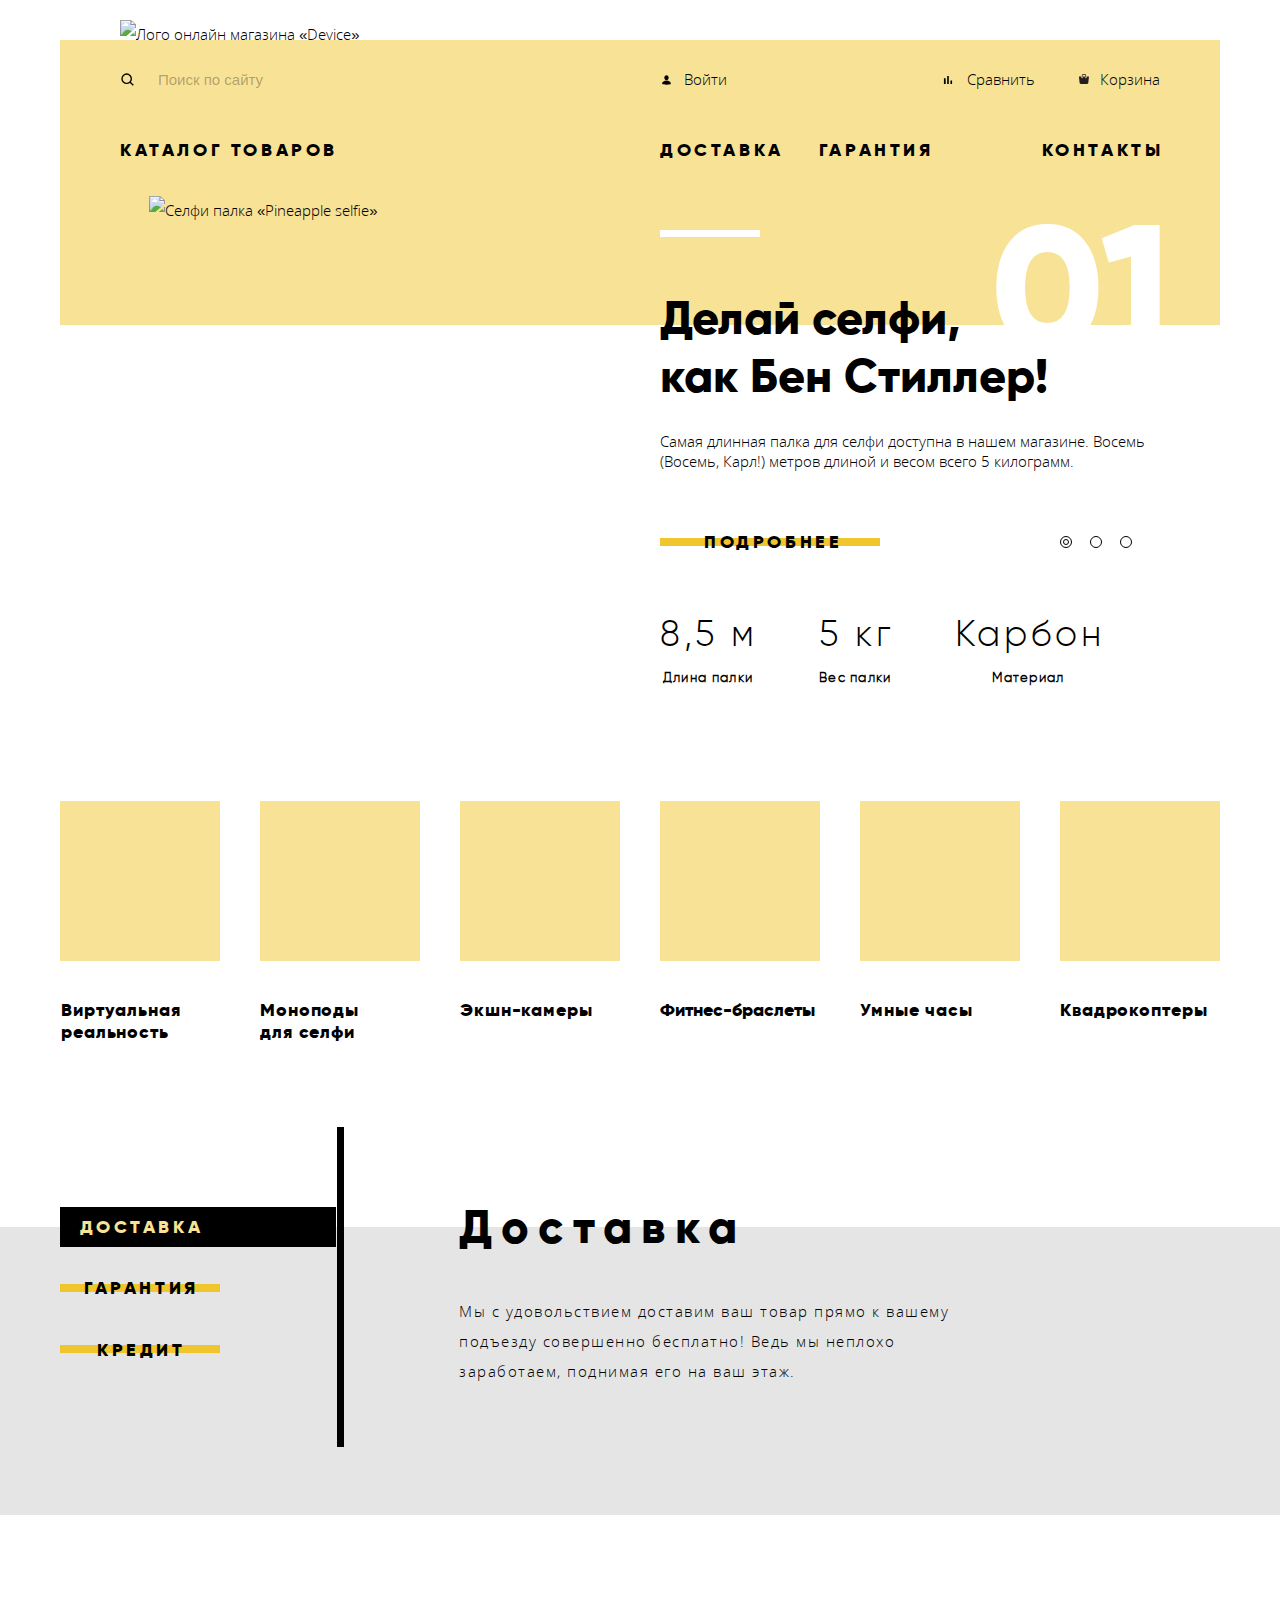
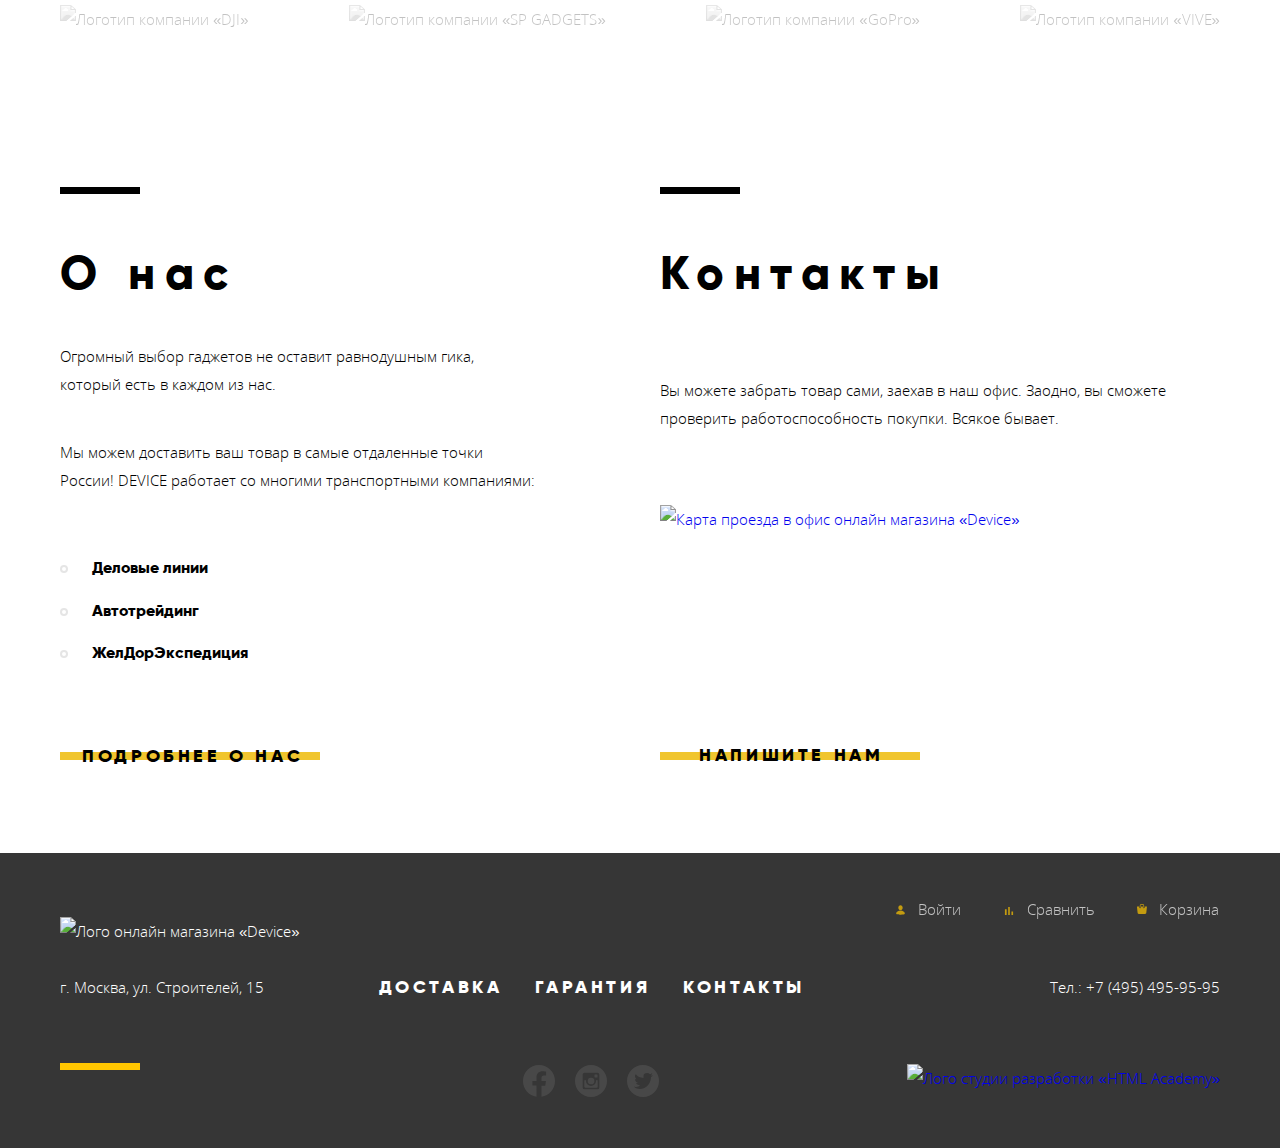
==== commit 8d519e2b: "refactoring" ====
--- a/index.html
+++ b/index.html
@@ -25,7 +25,7 @@
           </ul>
         </div>
         <ul class="main-nav-site-routes site-routes">
-          <li class="main-nav-site-catalog">
+          <li class="main-nav-site main-nav-site-catalog">
             <a class="site-routes-link" href="./catalog.html">Каталог товаров</a>
             <div class="header-catalog-wrapper">
               <ul class="header-catalog-columns catalog-columns">
@@ -50,9 +50,9 @@
               </ul>
             </div>
           </li>
-          <li class="main-nav-site-delivery"><a class="site-routes-link" href="./about.html">Доставка</a></li>
-          <li class="main-nav-site-warranty"><a class="site-routes-link" href="./about.html">Гарантия</a></li>
-          <li class="main-nav-site-contacts"><a class="site-routes-link" href="./about.html">Контакты</a></li>
+          <li class="main-nav-site main-nav-site-delivery"><a class="site-routes-link" href="./about.html">Доставка</a></li>
+          <li class="main-nav-site main-nav-site-warranty"><a class="site-routes-link" href="./about.html">Гарантия</a></li>
+          <li class="main-nav-site main-nav-site-contacts"><a class="site-routes-link" href="./about.html">Контакты</a></li>
         </ul>
       </nav>
     </header>
@@ -62,7 +62,7 @@
         <h2 class="visually-hidden">Рекомендуемые товары</h2>
         <div class="slider">
           <ul class="recommended-list">
-            <li class="slide slide-current">
+            <li class="slide slide-current" data-id="1">
               <article class="recommended-product">
                 <h3 class="visually-hidden">Селфи палка Pineapple selfie</h3>
                 <figure class="recommended-product-img">
@@ -90,7 +90,7 @@
                 </div>
               </article>
             </li>
-            <li class="slide">
+            <li class="slide" data-id="2">
               <article class="recommended-product">
                 <h3 class="visually-hidden">Фитнес браслет</h3>
                 <figure class="recommended-product-img">
@@ -114,7 +114,7 @@
                 </div>
               </article>
             </li>
-            <li class="slide">
+            <li class="slide" data-id="3">
               <article class="recommended-product">
                 <h3 class="visually-hidden">Квадрокоптер</h3>
                 <figure class="recommended-product-img">
@@ -141,10 +141,10 @@
               </article>
             </li>
           </ul>
-          <div class="slider-controls">
-            <button class="current" type="button" aria-label="Первый слайд"></button>
-            <button type="button" aria-label="Второй слайд"></button>
-            <button type="button" aria-label="Третий слайд"></button>
+          <div class="recommended-slider-controls">
+            <button class="toggle toggle-current" type="button" aria-label="Первый слайд" data-id="1"></button>
+            <button class="toggle" type="button" aria-label="Второй слайд" data-id="2"></button>
+            <button class="toggle" type="button" aria-label="Третий слайд" data-id="3"></button>
           </div>
         </div>
       </section>
@@ -185,14 +185,14 @@
       </section>
       <section class="advantages">
         <h2 class="visually-hidden">Преимущества использования нашего интернет магазина!</h2>
-        <div class="advantages_wrapper container">
-          <ul class="advantages-nav advantages-tags">
-            <li class="advantages-nav-item advantage-nav-current"><a class="button advantages-tag" href="./about.html">Доставка</a></li>
-            <li class="advantages-nav-item"><a class="button advantages-tag" href="./about.html">Гарантия</a></li>
-            <li class="advantages-nav-item "><a class="button advantages-tag" href="./about.html">Кредит</a></li>
-          </ul>
+        <div class="advantages-wrapper container">
+          <div class="advantages-slider-controls">
+            <button class="button toggle toggle-current" type="button" data-id="1">Доставка</button>
+            <button class="button toggle" type="button" data-id="2">Гарантия</button>
+            <button class="button toggle" type="button" data-id="3">Кредит</button>
+          </div>
           <ul class="advantages-definitions">
-            <li class="advantages-definition advantage-current">
+            <li class="advantages-definition slide-current">
               <h3 class="advantage-title">Доставка</h3>
               <p class="advantage-description">
                 Мы с удовольствием доставим ваш товар прямо к вашему
@@ -274,12 +274,12 @@
               <img src="img/map.jpg" width="560" height="222" alt="Карта проезда в офис онлайн магазина «Device»">
             </a>
           </div>
-          <a class="button" href="./about.html">Напишите нам</a>
+          <button class="button">Напишите нам</button>
         </section>
       </div>
     </main>
     <footer class="footer">
-      <div class="footer_wrapper container">
+      <div class="footer-wrapper container">
         <a class="footer-logo logo">
           <img src="./img/logo.svg" width="163" height="35" alt="Лого онлайн магазина «Device»">
         </a>
@@ -333,17 +333,17 @@
       <form class="form-contact" action="https://echo.htmlacademy.ru" method="post">
         <p>
           <label>
-            Ваше имя:<input class="contact-first-name" placeholder="Имя Фамилия">
+            Ваше имя:<input class="contact-first-name" placeholder="Имя Фамилия" name="name" required>
           </label>
         </p>
         <p>
           <label>
-            Ваш e-mail:<input  class="contact-last-name" placeholder="email@example.com">
+            Ваш e-mail:<input type="email" class="contact-last-name" placeholder="email@example.com" name="email" required>
           </label>
         </p>
         <p>
           <label>
-            Текст письма:<textarea  class="contact-text" placeholder="В свободной форме" rows="7"></textarea>
+            Текст письма:<textarea  class="contact-text" placeholder="В свободной форме" name="cover-letter" rows="7" required></textarea>
           </label>
         </p>
         <button class="button button-contact" type="submit">Отправить</button>
@@ -356,5 +356,6 @@
               width="962" height="560" style="border:0;" allowfullscreen="" aria-hidden="false" tabindex="0"></iframe>
       <button class="modal-close" type="button" aria-label="Закрыть"></button>
     </section>
+    <script src="./js/index.js"></script>
   </body>
 </html>
--- a/css/style.css
+++ b/css/style.css
@@ -93,7 +93,7 @@
 }
 
 /* Global Begin */
-@keyframes btn_stretching {
+@keyframes btn-stretching {
   from { height: 8px }
   25% {
     transform: scaleY(2);
@@ -109,6 +109,25 @@
   }
 }
 
+@keyframes move-center {
+  from { transform: translateX(-50%) }
+  20% {
+    transform: translateX(-40%);
+  }
+  40% {
+    transform: translateX(-30%);
+  }
+  60% {
+    transform: translateX(-20%);
+  }
+  80% {
+    transform: translateX(-10%);
+  }
+  100% {
+    transform: translateX(0%);
+  }
+}
+
 *,
 *:before,
 *:after {
@@ -227,7 +246,7 @@
 
 .button:hover::before,
 .button:focus:before {
-  animation-name: btn_stretching;
+  animation-name: btn-stretching;
   animation-duration: 0.15s;
   animation-fill-mode: forwards;
 }
@@ -382,6 +401,14 @@
   width: 100%;
 }
 
+.main-nav-user {
+  margin-right: 30px;
+}
+
+.main-nav-user:last-child {
+  margin-right: 0;
+}
+
 .main-nav-user-search {
   flex-basis: 50%;
 }
@@ -447,6 +474,7 @@
 }
 
 .main-nav-user-compare {
+  margin-right: 41px;
   text-align: end;
 }
 
@@ -466,10 +494,6 @@
   background-position: 0 0;
 }
 
-.main-nav-user-cart {
-  margin-left: 41px;
-}
-
 .main-nav-user-cart .user-routes-link {
   padding-left: calc(14px + var(--main-nav-user-cart-icon-width));
 }
@@ -488,6 +512,7 @@
 
 .user-routes-link {
   display: inline-block;
+  vertical-align: baseline;
   line-height: 20px;
   position: relative;
   color: inherit;
@@ -527,6 +552,10 @@
   flex-wrap: wrap;
   position: relative;
   margin-top: 32px;
+}
+
+.main-nav-site {
+  margin-left: 30px;
 }
 
 .index .main-nav-site-routes::after {
@@ -541,6 +570,7 @@
 
 .main-nav-site-catalog {
   width: var(--catalog-li-width);
+  margin-left: 0;
   margin-right: calc(50% - var(--catalog-li-width));
 }
 
@@ -576,6 +606,7 @@
 
 .site-routes-link {
   display: inline-block;
+  vertical-align: baseline;
   font-family: "Gilroy Bold", "Arial", sans-serif;
   letter-spacing: var(--letter-spacing);
   font-size: 18px;
@@ -681,6 +712,7 @@
 
 .catalog-breadcrumbs {
   display: flex;
+  flex-wrap: wrap;
   margin-top: 30px;
   margin-bottom: 50px;
 }
@@ -830,7 +862,7 @@
   display: block;
 }
 
-.slider-controls {
+.recommended-slider-controls {
   display: flex;
   width: 72px;
   justify-content: space-between;
@@ -839,7 +871,7 @@
   top: 340px;
 }
 
-.slider-controls button {
+.recommended-slider-controls button {
   position: relative;
   cursor: pointer;
   padding: 0;
@@ -850,7 +882,7 @@
   border: 1px solid var(--black-basic);
 }
 
-.slider-controls .current::before {
+.recommended-slider-controls .toggle-current::before {
   content: "";
   position: absolute;
   top: 2px;
@@ -916,6 +948,7 @@
 
 .recommended .button {
   display: inline-block;
+  vertical-align: baseline;
   margin-right: auto;
   margin-top: 34px;
   padding-left: 44px;
@@ -927,7 +960,7 @@
 }
 
 .recommended-product-table {
-  width: 508px;
+  width: 515px;
   margin-top: 34px;
   border-spacing: 0;
   overflow-wrap: anywhere;
@@ -1109,46 +1142,9 @@
   margin-bottom: 90px;
 }
 
-.advantages-nav-item .button::before {
-  width: 160px;
-  left: -20px;
-}
-
-.advantage-nav-current .button::before {
-  display: none;
-}
-
-.advantages_wrapper {
-  display: grid;
-  grid-template-columns: min-content 1fr;
-  margin-top: 164px;
-  padding-bottom: 129px;
-}
-
-.advantages-tags {
-  margin: 0;
-  padding: 0;
-  list-style: none;
-}
-
-.advantages-nav {
-  display: flex;
-  min-width: var(--advantages-tags-text-width);
-  flex-direction: column;
-  position: relative;
-}
-
-.advantages-nav::before {
-  content: "";
-  position: absolute;
-  left: 277px;
-  top: -80px;
-  width: 7px;
-  height: calc(100% + 141px);
-  background-color: var(--black-basic);
-}
-
-.advantages-nav-item {
+.advantages-slider-controls .button {
+  border: none;
+  background-color: transparent;
   text-align: center;
   padding-right: 133px;
   padding-left: 19.5px;
@@ -1157,18 +1153,58 @@
   color: var(--black-basic)
 }
 
-.advantage-nav-current,
-.advantages-nav-item:active {
+.advantages-slider-controls .button::before {
+  width: 160px;
+  left: 0;
+  top: 16px;
+}
+
+.advantages-slider-controls .toggle-current.button::before {
+  display: none;
+}
+
+.advantages-wrapper {
+  display: grid;
+  grid-template-columns: min-content 1fr;
+  margin-top: 164px;
+  padding-bottom: 129px;
+}
+
+.advantages-tags {
+  margin: 0;
+  padding: 0;
+  list-style: none;
+}
+
+.advantages-slider-controls {
+  display: flex;
+  min-width: var(--advantages-tags-text-width);
+  flex-direction: column;
+  position: relative;
+}
+
+.advantages-slider-controls::before {
+  content: "";
+  position: absolute;
+  left: 277px;
+  top: -80px;
+  width: 7px;
+  height: calc(100% + 141px);
+  background-color: var(--black-basic);
+}
+
+.advantages-slider-controls .toggle-current,
+.advantages-slider-controls .toggle:active {
   background-color: var(--black-basic);
   color: var(--yellow-light);
 }
 
-.advantages-nav-item:active .button {
+.advantages-slider-controls .toggle:active {
   background-color: var(--black-basic);
   color: var(--yellow-light);
 }
 
-.advantages-nav-item:active .button:before {
+.advantages-slider-controls .toggle:active:before {
   display: none;
 }
 
@@ -1181,7 +1217,7 @@
   line-height: 22px;
 }
 
-.advantages-nav-item:not(:first-child) {
+.advantages-slider-controls .toggle:not(:first-child) {
   margin-top: 21px;
 }
 
@@ -1193,7 +1229,7 @@
   margin-left: var(--advantages-defitions-marginleft);
 }
 
-.advantage-nav-current:nth-child(3) {
+.advantages-nav-item.toggle-current:nth-child(3) {
   padding-bottom: 8px;
   margin-top: 22px;
 }
@@ -1203,7 +1239,7 @@
   display: none;
 }
 
-.advantage-current {
+.advantages-definition.slide-current {
   display: block;
 }
 
@@ -1390,11 +1426,14 @@
 }
 
 .contacts .button {
+  border: none;
+  background-color: transparent;
   margin-left: -1px;
 }
 
 .contacts .button::before {
   left: 1px;
+  top: 9px;
 }
 /* Contactts End */
 
@@ -1404,7 +1443,7 @@
   color: var(--white-basic);
 }
 
-.footer_wrapper {
+.footer-wrapper {
   display: grid;
   position: relative;
   grid-template-areas:
@@ -1414,7 +1453,7 @@
   padding-bottom: 41px;
 }
 
-.footer_wrapper::before {
+.footer-wrapper::before {
   content: "";
   position: absolute;
   left: 0;
@@ -1537,7 +1576,8 @@
 
 .footer-address-phys {
   grid-area: address-phys;
-  margin-right: 80px;
+  width: 280px;
+  margin-right: 4px;
 }
 
 .address-phys {
@@ -1714,6 +1754,8 @@
   font-size: 18px;
   line-height: 22px;
   letter-spacing: 0.9px;
+  max-width: 360px;
+  overflow-wrap: anywhere;
 }
 
 .product-price {
@@ -1914,6 +1956,8 @@
   font-size: 14px;
   line-height: 18px;
   letter-spacing: 1.4px;
+  width: 200px;
+  overflow-wrap: anywhere;
 }
 
 .catalog-filters-form legend:before {
@@ -2003,6 +2047,8 @@
 .filter-item label {
   position: relative;
   cursor: pointer;
+  width: 200px;
+  overflow-wrap: anywhere;
 }
 
 .filter-checkbox {
@@ -2124,19 +2170,27 @@
 .modal {
   display: none;
   position: fixed;
-  top: 0;
-  right: 0;
-  bottom: 0;
-  left: 0;
   margin: auto;
   box-shadow: 0 30px 50px rgba(0, 0, 0, 0.7);
   z-index: 2;
 }
 
+.modal-active {
+  display: block;
+  top: 0;
+  left: 0;
+  bottom: 0;
+  right: 0;
+  animation-name: move-center;
+  animation-duration: 0.15s;
+  animation-fill-mode: forwards;
+  animation-timing-function: ease-out;
+}
+
 .modal-contact {
   width: 960px;
   height: 550px;
-  font-family: "Gilroy Bold", Arial, sans-serif;
+  font-family: "Gilroy Bold", "Arial", sans-serif;
   background-color: var(--white-basic);
   font-size: 18px;
 }
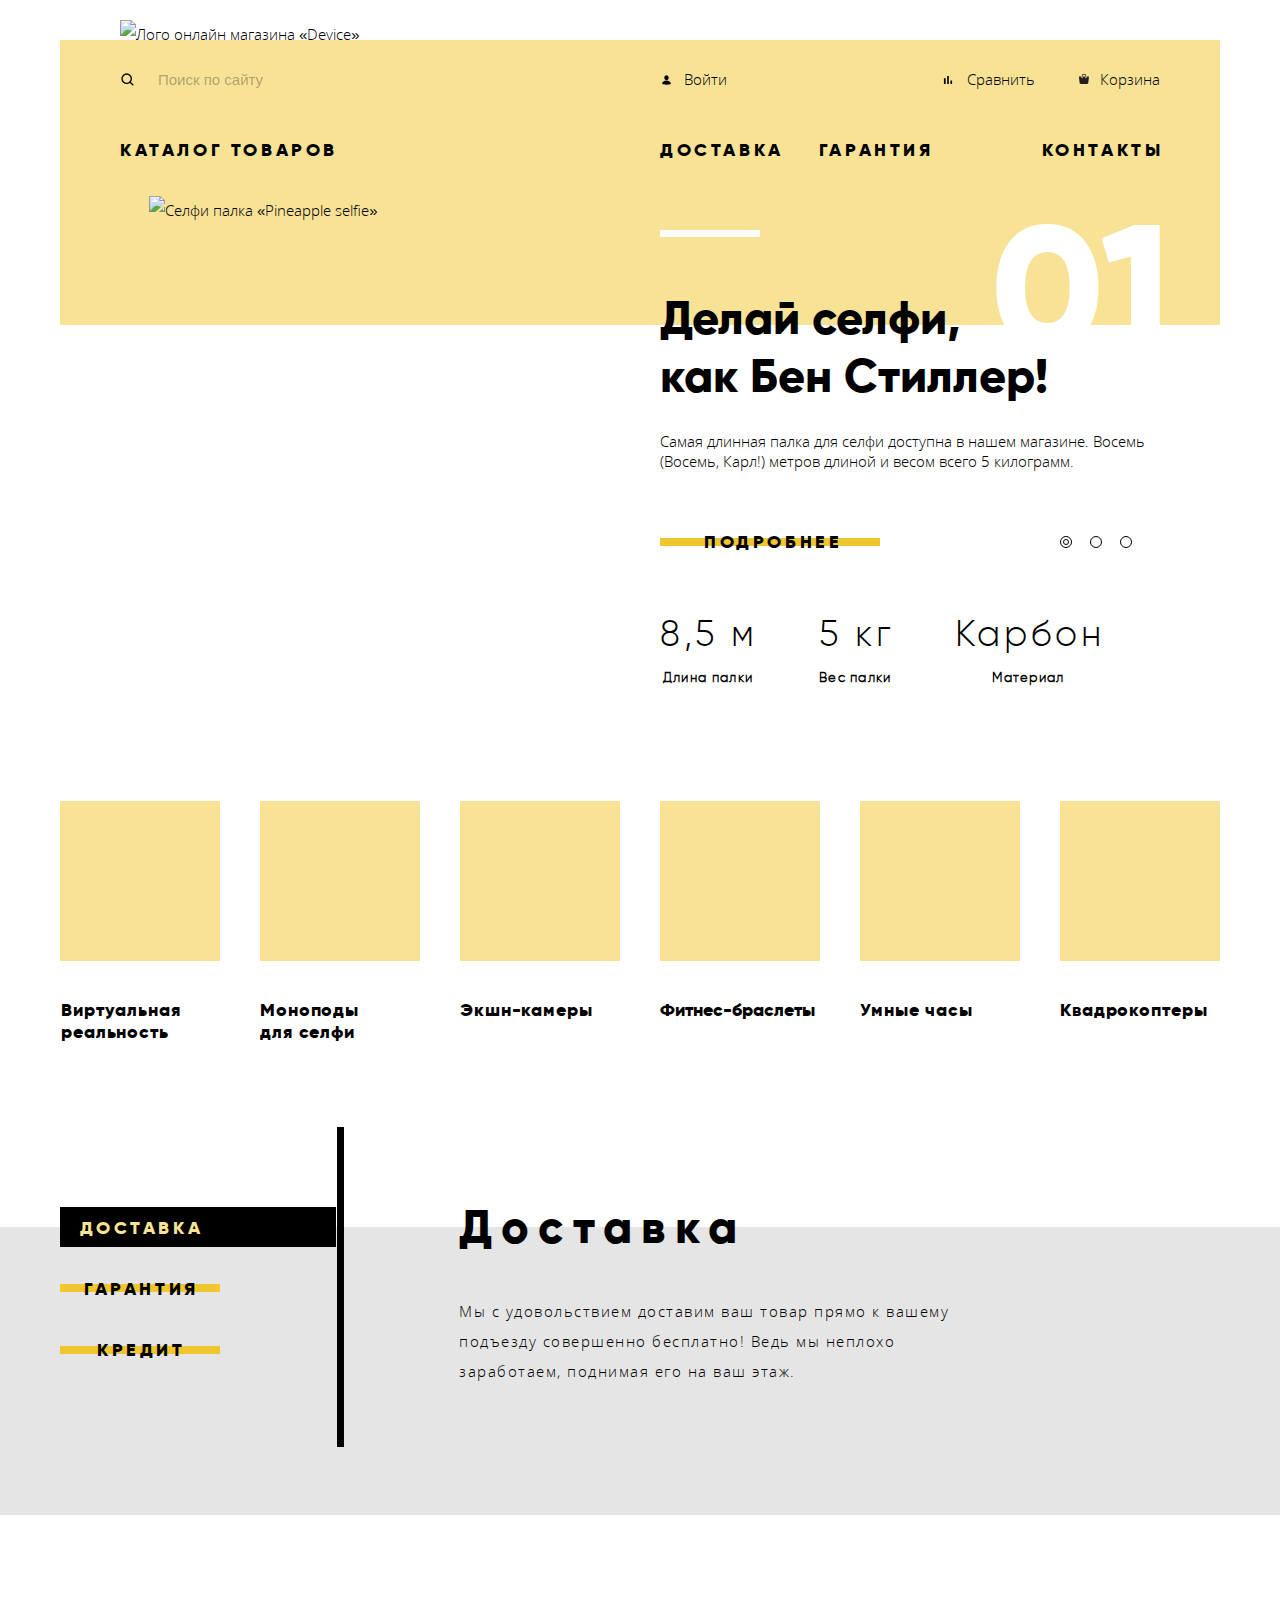
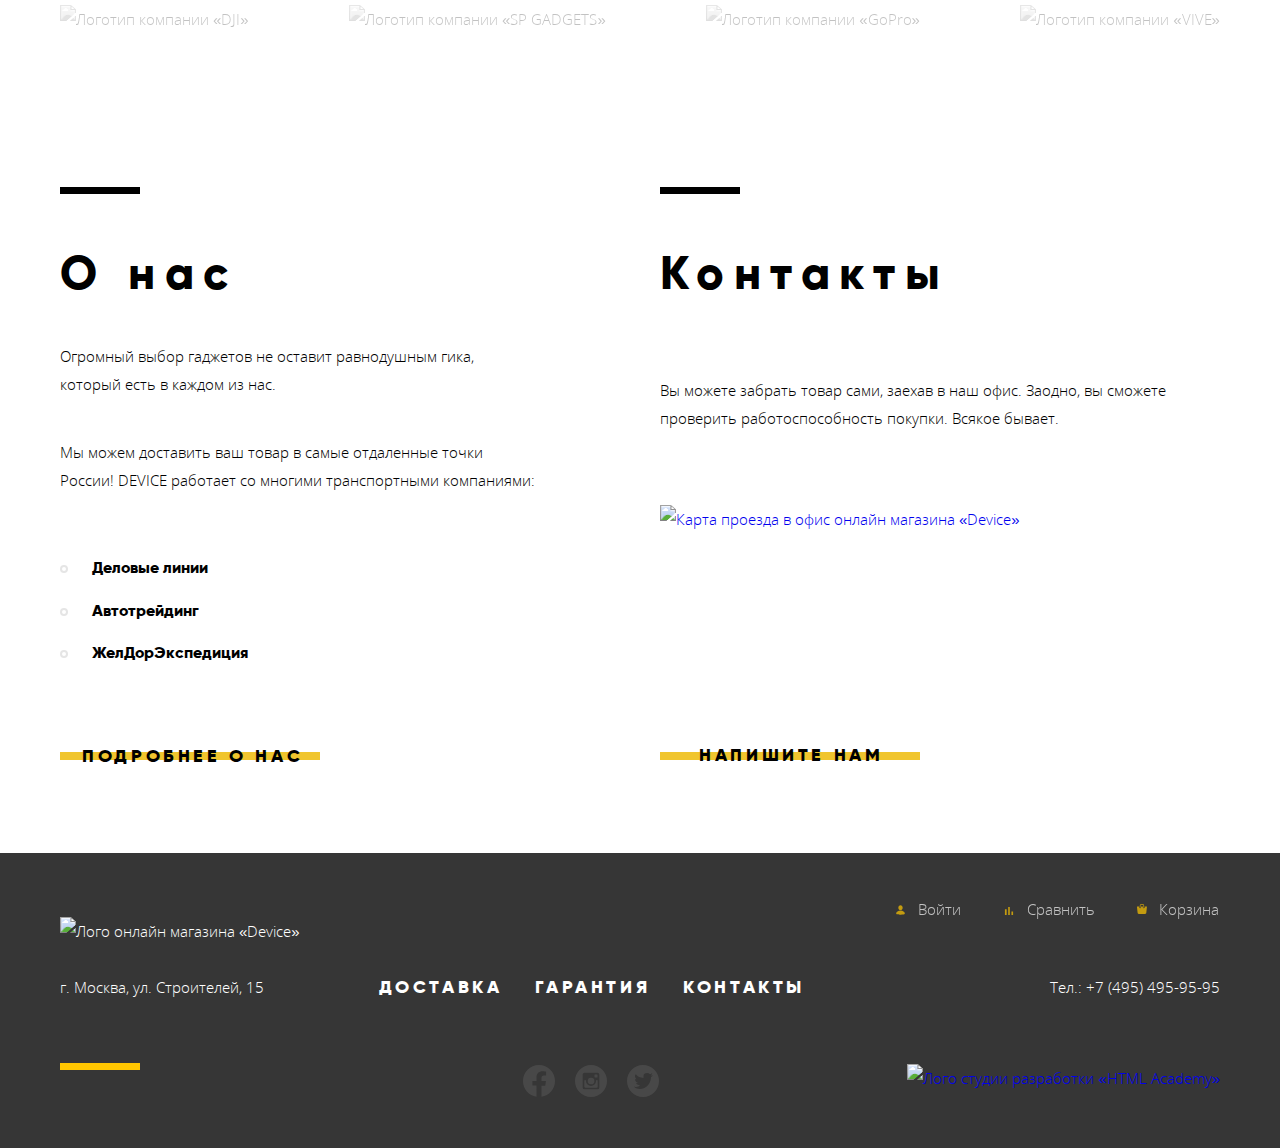
==== commit 448b2037: "minified js and css" ====
--- a/index.html
+++ b/index.html
@@ -2,8 +2,8 @@
 <html class="page" lang="ru">
   <head>
     <meta charset="utf-8">
-    <link rel="stylesheet" href="css/normalize.css">
-    <link rel="stylesheet" href="css/style.css">
+    <link rel="stylesheet" href="css/normalize.min.css">
+    <link rel="stylesheet" href="css/style.min.css">
     <title>HTML Academy: Девайс</title>
   </head>
   <body class="page-body">
@@ -356,6 +356,6 @@
               width="962" height="560" style="border:0;" allowfullscreen="" aria-hidden="false" tabindex="0"></iframe>
       <button class="modal-close" type="button" aria-label="Закрыть"></button>
     </section>
-    <script src="./js/index.js"></script>
+    <script src="./js/index.min.js"></script>
   </body>
 </html>
--- a/css/style.min.css
+++ b/css/style.min.css
@@ -0,0 +1 @@
+@-webkit-keyframes btn-stretching{0%{height:8px}25%{transform:scaleY(2)}50%{transform:scaleY(3)}75%{transform:scaleY(4)}to{transform:scaleY(5)}}@keyframes btn-stretching{0%{height:8px}25%{transform:scaleY(2)}50%{transform:scaleY(3)}75%{transform:scaleY(4)}to{transform:scaleY(5)}}@-webkit-keyframes move-center{0%{transform:translateX(-50%)}20%{transform:translateX(-40%)}40%{transform:translateX(-30%)}60%{transform:translateX(-20%)}80%{transform:translateX(-10%)}to{transform:translateX(0)}}@keyframes move-center{0%{transform:translateX(-50%)}20%{transform:translateX(-40%)}40%{transform:translateX(-30%)}60%{transform:translateX(-20%)}80%{transform:translateX(-10%)}to{transform:translateX(0)}}@font-face{font-family:"Gilroy Light";src:url(../fonts/gilroylight.woff2),url(../fonts/gilroylight.woff);font-weight:300;font-style:normal}@font-face{font-family:"Gilroy Bold";src:url(../fonts/gilroyextrabold.woff2),url(../fonts/gilroyextrabold.woff);font-weight:800;font-style:normal}@font-face{font-family:"Open Sans Bold";src:url(../fonts/opensans.woff2),url(../fonts/opensans.woff);font-weight:800;font-style:normal}@font-face{font-family:"Open Sans Light";src:url(../fonts/opensanslight.woff2),url(../fonts/opensanslight.woff);font-weight:300;font-style:normal}:root{--black-basic: #000000;--black-light: #363636;--black-opacity02: rgba(0, 0, 0, 0.2);--black-opacity03: rgba(0, 0, 0, 0.3);--black-opacity04: rgba(0, 0, 0, 0.4);--black-opacity06: rgba(0, 0, 0, 0.6);--gray-form-input: #EAEAEA;--gray-darkest: #DCDCDC;--gray-darker: #D9D9D9;--gray-dark: #464646;--gray-basic: #7E7E7E;--gray-light: #E5E5E5;--gray-lightest: #EBEBEB;--gray-onemore: #C4C4C4;--gray-another: rgba(166,166,166,1);--gray-anotherone: #F2F2F2;--yellow-form-outline: #F7E296;--yellow-basic: #F0C52E;--yellow-light: #F7E296;--yellow-some: #FFC600;--pink-basic: #F6DADA;--white-basic: #FFFFFF;--white-opacity03: rgba(255, 255, 255, 0.3);--white-opacity06: rgba(255, 255, 255, 0.6);--white-opacity01: rgba(255, 255, 255, 0.1);--green-basic: #91C92F;--red-form-invalid: #F6DADA;--letter-spacing: 3.6px;--container-size: 1160px;--header-white-gradient: 20px;--main-nav-side-margin: 60px;--header-color: var(--yellow-light);--catalog-li-width: calc(238px + var(--main-nav-site-catalog-icon-width));--recommended-img-height: 500px;--recommended-img-width: 526px;--categories-min-width: 160px;--categories-link-padding: 38px;--advantages-tags-text-width: 163px;--advantages-defitions-marginleft: 123px;--main-nav-login-icon-width: 13px;--main-nav-user-compare-icon-width: 14px;--main-nav-user-cart-icon-width: 10px;--main-nav-site-catalog-icon-width: 22px}*,:after,:before{box-sizing:inherit}body{box-sizing:border-box;min-width:1240px;margin:0;padding:0;font-family:"Open Sans Light","Arial",sans-serif;font-size:15px;line-height:28px;color:var(--black-basic)}a{text-decoration:none}img{max-width:100%;height:auto}.page{height:100%}.page-body{min-height:100%;display:grid;grid-template-rows:-webkit-min-content 1fr -webkit-min-content;grid-template-rows:min-content 1fr min-content}.container{width:var(--container-size);margin:0 auto}.visually-hidden{position:absolute;width:1px;height:1px;margin:-1px;border:0;padding:0;white-space:nowrap;-webkit-clip-path:inset(100%);clip-path:inset(100%);clip:rect(0 0 0 0);overflow:hidden}.index-columns{display:grid;grid-template-columns:1fr 1fr;min-height:523px;margin-bottom:85px}.index-columns p,.section-title{margin:0;padding:0}.index-columns .button{margin-top:auto;width:264.5px;line-height:23px;text-align:center}.section-title{font-family:"Gilroy Bold","Arial",sans-serif;font-size:47px;line-height:58px}.button,.section-title-uppercase{font-family:"Gilroy Bold","Arial",sans-serif;text-transform:uppercase}.section-title-uppercase{font-size:16px;line-height:20px;letter-spacing:1.6px}.button{position:relative;cursor:pointer;color:var(--black-basic);font-size:18px;line-height:22px;letter-spacing:var(--letter-spacing);z-index:0;outline:0}.button:active{color:var(--black-opacity03)}.button::before{content:"";position:absolute;top:7px;left:0;background-color:var(--yellow-basic);width:260px;height:8px;z-index:-1}.button:focus:before,.button:hover::before{-webkit-animation-name:btn-stretching;animation-name:btn-stretching;-webkit-animation-duration:.15s;animation-duration:.15s;-webkit-animation-fill-mode:forwards;animation-fill-mode:forwards}.catalog-main-header{margin-top:44px;margin-bottom:50px;padding:0 60px}.catalog-content{display:grid;grid-template-columns:-webkit-max-content 1fr;grid-template-columns:max-content 1fr}.main-header{background-image:linear-gradient(var(--white-basic) var(--header-white-gradient),var(--yellow-light) var(--header-white-gradient));margin-top:20px}.main-nav{display:grid;grid-template-rows:-webkit-min-content -webkit-min-content -webkit-min-content;grid-template-rows:min-content min-content min-content;margin:0 var(--main-nav-side-margin);padding-bottom:47px}.index .main-nav{padding-bottom:161px}.logo{margin-right:auto}.main-nav .logo:hover{opacity:.6}.main-nav .logo:active{opacity:.3}.user-nav-wrapper{display:flex;margin-top:5px}.search-form{display:flex;flex-basis:50%;align-items:flex-end}.search-form-input{font-family:"Open Sans","Arial",sans-serif;font-size:15px;line-height:20px;color:var(--black-basic);width:356px;border:0;background-color:inherit;padding-left:38px;padding-bottom:12px;border-bottom:2px solid transparent}.search-form-input::-webkit-input-placeholder{font-family:"Open Sans","Arial",sans-serif;font-size:15px;line-height:20px;color:var(--black-opacity03)}.search-form-input::-moz-placeholder{font-family:"Open Sans","Arial",sans-serif;font-size:15px;line-height:20px;color:var(--black-opacity03)}.search-form-input::placeholder{font-family:"Open Sans","Arial",sans-serif;font-size:15px;line-height:20px;color:var(--black-opacity03)}.search-form-input:hover::-webkit-input-placeholder{color:var(--black-opacity06)}.search-form-input:hover::-moz-placeholder{color:var(--black-opacity06)}.search-form-input:hover::placeholder{color:var(--black-opacity06)}.search-form-input:focus{border-bottom:2px solid var(--black-basic);outline:0}.search-form-submit{font-family:"Open Sans","Arial",sans-serif;font-size:15px;background-color:transparent;visibility:hidden;padding:15px 17px;width:84px;text-transform:uppercase;border-bottom:2px solid;border-color:var(--black-basic)}.search-form-input:focus+.search-form-submit{visibility:visible}.search-form-submit:active,.search-form-submit:hover{background-color:var(--black-basic);color:var(--white-basic)}.search-form-submit:active{visibility:visible;color:var(--white-opacity03)}.search-label{position:relative}.search-label::before{content:"";position:absolute;bottom:16px;width:16px;height:16px;background-image:url(../img/icon-search-black.svg);background-repeat:no-repeat;background-position:0 0}.user-routes{list-style:none;margin:0;padding:0}.main-nav-user-routes{margin-top:12px;display:flex;flex-wrap:wrap;width:100%}.main-nav-user{margin-right:30px}.main-nav-user:last-child{margin-right:0}.main-nav-user-search{flex-basis:50%}.main-nav-user-search .user-routes-link{margin-left:16px;padding-left:22px}.main-nav-user-search .user-routes-link::before{content:"";position:absolute;top:3px;right:128px;width:16px;height:16px;background-image:url(../img/icon-search-black.svg);background-repeat:no-repeat;background-position:0 0}.main-nav-user-login{margin-left:100px;margin-right:auto}.main-nav-user-logged .user-routes-link,.main-nav-user-login .user-routes-link{padding-left:calc(11px + var(--main-nav-login-icon-width))}.main-nav-user-logged .user-routes-link::before,.main-nav-user-login .user-routes-link::before{content:"";position:absolute;top:4px;height:14px;background-image:url(../img/icon-user-black.svg);background-repeat:no-repeat;background-position:0 0}.main-nav-user-login .user-routes-link::before{right:54px;width:var(--main-nav-login-icon-width)}.main-nav-user-logged .user-routes-link::before{left:0;width:13px}.main-nav-user-logged{margin-left:100px;margin-right:21px}.main-nav-user-exit{margin-right:62px}.main-nav-user-compare{margin-right:41px;text-align:end}.main-nav-user-compare .user-routes-link{padding-left:calc(12px + var(--main-nav-user-compare-icon-width))}.main-nav-user-cart .user-routes-link::before,.main-nav-user-compare .user-routes-link::before{content:"";position:absolute;top:4px;right:80px;width:var(--main-nav-user-compare-icon-width);height:14px;background-image:url(../img/icon-chart-black.svg);background-repeat:no-repeat;background-position:0 0}.main-nav-user-cart .user-routes-link{padding-left:calc(14px + var(--main-nav-user-cart-icon-width))}.main-nav-user-cart .user-routes-link::before{right:71px;top:5px;width:var(--main-nav-user-cart-icon-width);height:10px;background-image:url(../img/icon-cart-black.svg)}.user-routes-link{display:inline-block;vertical-align:baseline;line-height:20px;position:relative;color:inherit}.darkmode-link,.user-routes-link:hover{opacity:.7}.darkmode-link:hover{opacity:1}.transparent-link,.user-routes-link:active{opacity:.3}.transparent-link:hover{opacity:.15}.transparent-link:active{opacity:calc(.15/2)}.site-routes{list-style:none;letter-spacing:2px;margin:0;padding:0}.main-nav-site-routes{display:flex;flex-wrap:wrap;position:relative;margin-top:32px}.main-nav-site{margin-left:30px}.index .main-nav-site-routes::after{content:"";position:absolute;left:calc(50% + 20px);bottom:-73px;width:100px;height:7px;background-color:var(--white-basic)}.main-nav-site-catalog{width:var(--catalog-li-width);margin-left:0;margin-right:calc(50% - var(--catalog-li-width))}.main-nav-site-catalog .site-routes-link{position:relative;padding-right:calc(16px + var(--main-nav-site-catalog-icon-width))}.main-nav-site-catalog .site-routes-link::after{content:"";position:absolute;top:0;left:232px;width:var(--main-nav-site-catalog-icon-width);height:22px;background-image:url(../img/icon-plus.svg);background-repeat:no-repeat;background-position:0 0}.main-nav-site-delivery{margin-left:20px}.main-nav-site-warranty{margin-left:35px}.main-nav-site-contacts{margin-left:auto;margin-right:-3.5px}.site-routes-link{display:inline-block;vertical-align:baseline;font-family:"Gilroy Bold","Arial",sans-serif;letter-spacing:var(--letter-spacing);font-size:18px;line-height:22px;text-transform:uppercase;color:inherit}.site-routes-link:hover{opacity:.6}.site-routes-link:active{opacity:.3}.catalog-columns,.catalog-rows{padding:0;margin:0;list-style:none;font-family:"Open Sans Light","Arial",sans-serif;font-size:15px;line-height:20px;letter-spacing:0}.header-catalog-wrapper{position:absolute;display:none;width:100%;padding-top:27px;padding-bottom:42px;background-color:var(--header-color);z-index:2}.header-catalog-wrapper::after,.header-catalog-wrapper::before{content:"";position:absolute;top:0;width:var(--main-nav-side-margin);height:100%;background-color:var(--header-color);z-index:-1}.header-catalog-wrapper::before{left:calc(-1*var(--main-nav-side-margin))}.header-catalog-wrapper::after{right:calc(-1*var(--main-nav-side-margin))}.main-nav-site-catalog:focus-within .header-catalog-wrapper,.main-nav-site-catalog:hover .header-catalog-wrapper{display:block}.catalog-product-link{color:var(--black-basic)}.catalog-product-link:hover{color:var(--black-opacity06)}.catalog-product-link:active{color:var(--black-opacity03)}.header-catalog-columns{display:flex;flex-wrap:wrap;width:100%;background-color:var(--header-color)}.header-catalog-columns li:not(:last-child){margin-right:31.5px}.header-catalog-rows{display:flex;flex-direction:column}.header-catalog-rows li:not(:first-child){margin-top:16px}.breadcrumbs{margin:0;padding:0;list-style:none;font-size:14px;line-height:19px}.catalog-breadcrumbs{display:flex;flex-wrap:wrap;margin-top:30px;margin-bottom:50px}.breadcrumbs-item:not(:first-child){margin-left:40px}.breadcrumbs-link{font-size:14px;color:var(--black-basic);opacity:.3}.breadcrumbs-link:hover{opacity:.6}.breadcrumbs-link:active{opacity:.1}.breadcrumbs-item{position:relative}.breadcrumbs-item:not(:last-child)::before{content:"";position:absolute;width:12px;height:12px;top:3px;right:-27px;background-image:url(../img/icon-breadcrumbs-arrow.svg);background-repeat:no-repeat;background-position:0 0}.sorting,.sorting-order{margin:0;padding:0;list-style:none}.catalog-sorting{display:flex;flex-wrap:wrap;margin-left:73px;margin-bottom:2px}.catalog-sorting-item{margin-right:31px}.catalog-sorting-order{display:flex;margin-top:5px}.sorting-attr{font-size:14.3px;line-height:19px;color:var(--black-basic);opacity:.3}.sorting-attr:hover{opacity:.6}.sorting-order-attr{opacity:.2;margin-left:17px}.sorting-order-attr:hover{opacity:.4}.selected-sorting,.selected-sorting-order,.sorting-attr:active,.sorting-order-attr:active{opacity:1}.slide,.slider{position:relative}.slide{display:none}.slide::before{position:absolute;font-family:"Gilroy Bold","Arial",sans-serif;font-size:179px;line-height:219px;text-transform:uppercase;top:-17px;right:47px;width:182px;height:170px;color:var(--white-basic)}.slide:first-child img{margin-left:59px}.slide:first-child::before{content:"01"}.slide:nth-child(2)::before{content:"02";margin-right:30px}.slide:nth-child(2) img{margin-top:26px;margin-left:86px}.slide:nth-child(3) img{margin-top:82px}.slide:nth-child(3)::before{content:"03";margin-right:30px}.recommended-product-img a,.recommended-product-img img,.slide-current{display:block}.recommended-slider-controls{display:flex;width:72px;justify-content:space-between;position:absolute;right:88px;top:340px}.recommended-slider-controls .toggle-current::before,.recommended-slider-controls button{padding:0;background-color:transparent;border-radius:50%;border:1px solid var(--black-basic)}.recommended-slider-controls button{position:relative;cursor:pointer;width:12px;height:12px}.recommended-slider-controls .toggle-current::before{content:"";position:absolute;top:2px;left:2px;width:6px;height:6px}.recommended{margin-top:-129px;margin-bottom:103px}.recommended-list{margin:0;padding:0;list-style:none}.recommended-product{display:grid;grid-template-columns:1fr 1fr}.recommended-product-img{margin:0 0 0 30px;padding:0;height:var(--recommended-img-height);width:var(--recommended-img-width)}.recommended-product-about{display:grid;grid-template-rows:repeat(4,-webkit-max-content);grid-template-rows:repeat(4,max-content);row-gap:26px;margin-left:20px}.recommended-product-about .section-title{width:491px;margin:93px 0 0;padding:0;z-index:1}.recommended-product-description{line-height:20px;margin:0;padding:0;width:486px}.recommended .button{display:inline-block;vertical-align:baseline;margin-right:auto;margin-top:34px;padding-left:44px;padding-right:39px}.recommended .button::before{width:220px}.recommended-product-table{width:515px;margin-top:34px;border-spacing:0;overflow-wrap:anywhere}.product-attrs{display:table-footer-group;letter-spacing:1.3px}.product-values{display:table-header-group;letter-spacing:var(--letter-spacing);margin-bottom:15px}.recommended-attr,.recommended-value{font-family:"Gilroy Light","Arial",sans-serif;font-size:13px;line-height:15px;margin:0;padding:15px 63px 0 0}.recommended-value{font-size:36px;line-height:42px;padding:0 61px 0 0}.categories-list{margin:0;padding:0;list-style:none}.categories-routes{display:flex;flex-wrap:wrap}.categories-route{width:var(--categories-min-width)}.categories-route:not(:nth-child(6)){margin-right:40px}.category-title{padding:0;margin:0}.categories-link{display:block;position:relative;font-family:"Gilroy Bold","Arial",sans-serif;font-size:18px;color:var(--black-basic);line-height:22px;letter-spacing:.9px;margin-top:2px;padding-top:calc(var(--categories-min-width) + var(--categories-link-padding))}.categories-link::before{content:"";position:absolute;top:0;width:var(--categories-min-width);height:var(--categories-min-width);background-color:var(--yellow-light)}.categories-link:hover::before{background-color:var(--yellow-basic)}.categories-link:active .category-title,.categories-link:active::after{opacity:.3}.categories-actioncams::after,.categories-monopods::after,.categories-vr::after{content:"";position:absolute;width:97px;height:55px;top:52px;left:31px;background-image:url(../img/categories-vr.svg);background-repeat:no-repeat;background-position:0 0}.categories-vr .category-title{margin-left:1px}.categories-actioncams::after,.categories-monopods::after{width:86px;height:117px;top:26px;left:37px;background-image:url(../img/categories-monopods.svg)}.categories-actioncams::after{width:71px;height:87px;top:36px;left:44px;background-image:url(../img/categories-actioncams.svg)}.categories-route:nth-child(4) .categories-link{letter-spacing:0}.categories-fitnesstrackers::after,.categories-quadcopters::after,.categories-smartwatches::after{content:"";position:absolute;width:107px;height:65px;top:48px;left:27px;background-image:url(../img/categories-fitnesstrackers.svg);background-repeat:no-repeat;background-position:0 0}.categories-quadcopters::after,.categories-smartwatches::after{width:56px;height:98px;top:31px;left:52px;background-image:url(../img/categories-smartwatches.svg)}.categories-quadcopters::after{width:132px;height:69px;top:46px;left:14px;background-image:url(../img/categories-quadcopters.svg)}.advantages{min-height:288px;background-image:linear-gradient(var(--white-basic) var(--header-white-gradient),var(--gray-light) var(--header-white-gradient));margin-bottom:90px}.advantages-slider-controls .button{border:0;background-color:transparent;text-align:center;padding:9.3px 133px 8.9px 19.5px;color:var(--black-basic)}.advantages-slider-controls .button::before{width:160px;left:0;top:16px}.advantages-slider-controls .toggle-current.button::before,.advantages-slider-controls .toggle:active:before,.catalog-product-item button{display:none}.advantages-wrapper{display:grid;grid-template-columns:-webkit-min-content 1fr;grid-template-columns:min-content 1fr;margin-top:164px;padding-bottom:129px}.advantages-tags{margin:0;padding:0;list-style:none}.advantages-slider-controls{display:flex;min-width:var(--advantages-tags-text-width);flex-direction:column;position:relative}.advantages-slider-controls::before{content:"";position:absolute;left:277px;top:-80px;width:7px;height:calc(100% + 141px);background-color:var(--black-basic)}.advantages-slider-controls .toggle-current,.advantages-slider-controls .toggle:active{background-color:var(--black-basic);color:var(--yellow-light)}.advantages-tag{display:block;font-family:"Gilroy Bold","Arial",sans-serif;font-size:18px;text-transform:uppercase;color:inherit;line-height:22px}.advantages-slider-controls .toggle:not(:first-child){margin-top:21px}.advantages-definitions{position:relative;margin:0;padding:0;list-style:none;margin-left:var(--advantages-defitions-marginleft)}.advantages-nav-item.toggle-current:nth-child(3){padding-bottom:8px;margin-top:22px}.advantages-definition{position:relative;display:none}.advantages-definition.slide-current,.catalog-product-item:hover button{display:block}.advantages-definition:first-child::after{content:"";position:absolute;right:2px;top:-9px;width:136px;height:164px;background-image:url(../img/advantages-delivery.svg);background-repeat:no-repeat;background-position:0 0}.advantages-definition:nth-child(2)::after{content:"";position:absolute;right:-16px;top:-27px;width:171px;height:195px;background-image:url(../img/advantages-warranty.svg);background-repeat:no-repeat;background-position:0 0}.advantages-definition:last-child::after{content:"";position:absolute;right:8px;top:-32px;width:156px;height:188px;background-image:url(../img/advantages-credit.svg);background-repeat:no-repeat;background-position:0 0}.advantage-title{padding:0;font-family:"Gilroy Bold","Arial",sans-serif;font-size:47px;line-height:41px;letter-spacing:9.4px;margin:0 0 48px}.advantage-description{padding:0;margin:0;letter-spacing:1.5px;line-height:30px;width:570px}.partners{min-height:100px;margin-bottom:140px}.partners-nav{display:flex;justify-content:space-between;flex-wrap:wrap}.partners-list img{-webkit-filter:grayscale(100%);filter:grayscale(100%);opacity:.25}.partner-link{outline:0}.partner-link:focus img,.partner-link:hover img{-webkit-filter:none;filter:none;opacity:1}.partners-list{margin:0;padding:0;list-style:none}.about-us{display:flex;flex-direction:column}.about-us p{width:476px}.about-us-container,.contact-us-container{display:grid;position:relative;row-gap:40px}.about-us-container::before,.contact-us-container::before{content:"";position:absolute;top:-58px;width:80px;height:7px;background-color:var(--black-basic)}.contact-us-container{row-gap:21px}.contacts p{width:560px}.about-us .section-title{line-height:57px;letter-spacing:9.5px}.about-us .button{padding-left:1px}.delivery-providers{padding:0;margin:20px 0 0 32px;list-style:none;font-family:"Gilroy Bold","Arial",sans-serif;font-size:16px;line-height:28px}.delivery-provider{position:relative;margin-bottom:14.5px}.delivery-provider::before{content:"";position:absolute;left:-32px;top:11px;width:8px;height:8px;background-color:transparent;border:2px solid var(--gray-light);border-radius:50%}.contacts{display:grid;margin-left:20px}.contacts .section-title{letter-spacing:9.4px;line-height:57px}.contacts .button{border:0;background-color:transparent;margin-left:-1px}.contacts .button::before{left:1px;top:9px}.footer{background-color:var(--black-light);color:var(--white-basic)}.footer-wrapper{display:grid;position:relative;grid-template-areas:"logo user-routes user-routes" "address-phys site-routes address-tel" ". social copyright";padding-bottom:41px}.footer-wrapper::before{content:"";position:absolute;left:0;bottom:78px;width:80px;height:7px;background-color:var(--yellow-some)}.footer-logo{-ms-grid-row:1;-ms-grid-column:1;grid-area:logo;margin-top:64px;margin-bottom:28px;margin-right:auto}.footer-copyright img:hover,.footer-logo:hover{opacity:.6}.footer-copyright img:active,.footer-logo:active,.social img{opacity:.3}.footer-user-routes{-ms-grid-row:1;-ms-grid-column:2;-ms-grid-column-span:2;grid-area:user-routes;display:flex;flex-wrap:wrap;justify-content:flex-end;margin-top:42px}.footer-user-route{margin-right:30px}.footer-user-route-logged{margin-right:24px}.footer-user-route-logged .user-routes-link{padding-left:calc(13px + var(--main-nav-login-icon-width))}.footer-user-route-logged .user-routes-link::before,.footer-user-route-login .user-routes-link::before{content:"";position:absolute;top:4px;left:0;width:var(--main-nav-login-icon-width);height:14px;background-image:url(../img/icon-user-yellow.svg);background-repeat:no-repeat;background-position:0 0}.footer-user-route-exit{margin-right:39px}.footer-user-route-login{margin-right:41px}.footer-user-route-login .user-routes-link{padding-left:calc(11px + var(--main-nav-login-icon-width))}.footer-user-route-compare{margin-right:42px}.footer-user-route-compare .user-routes-link{padding-left:calc(11px + var(--main-nav-user-compare-icon-width))}.footer-user-route-cart .user-routes-link::before,.footer-user-route-compare .user-routes-link::before{content:"";position:absolute;top:5px;left:0;width:var(--main-nav-user-compare-icon-width);height:14px;background-image:url(../img/icon-chart-yellow.svg);background-repeat:no-repeat;background-position:0 0}.footer-user-route-cart{margin-right:1px}.footer-user-route-cart .user-routes-link{padding-left:calc(12px + var(--main-nav-user-cart-icon-width))}.footer-user-route-cart .user-routes-link::before{width:var(--main-nav-user-cart-icon-width);height:10px;background-image:url(../img/icon-cart-yellow.svg)}.footer-address-phys{-ms-grid-row:2;-ms-grid-column:1;grid-area:address-phys;width:280px;margin-right:4px}.address-phys{font-style:normal}.footer-site-routes-wrapper{-ms-grid-row:2;-ms-grid-column:2;grid-area:site-routes;margin-bottom:48px}.footer-site-routes{display:flex;flex-wrap:wrap}.footer-site-routes li{margin-right:33px}.footer-address-tel{-ms-grid-row:2;-ms-grid-column:3;grid-area:address-tel;text-align:right;margin-left:auto;margin-bottom:auto}.footer-social{-ms-grid-row:3;-ms-grid-column:2;grid-area:social;width:386px}.footer-copyright{-ms-grid-row:3;-ms-grid-column:3;grid-area:copyright;justify-self:right}.address{line-height:20px}.address-tel{color:var(--white-basic)}.social-list{margin:0;padding:0;list-style:none}.social{display:flex;justify-content:center;-moz-column-gap:20px;column-gap:20px;margin-top:16px;margin-left:39px}.social img:hover{opacity:.6}.social img:active{opacity:.1}.products{background-color:var(--white-basic)}.products-header{position:relative;background-color:var(--gray-light);padding-left:72px;display:grid;grid-template-columns:-webkit-max-content 1fr -webkit-max-content;grid-template-columns:max-content 1fr max-content;align-items:center;min-height:70px}.products-header::after{content:"";position:absolute;top:0;right:calc(-1*(100vw - var(--container-size))/2);height:100%;width:calc((100vw - var(--container-size))/2);background-color:var(--gray-light);z-index:-1}.products-list{margin:0;padding:0;list-style:none}.catalog-products-list{display:flex;flex-wrap:wrap;margin-left:72px;margin-top:70px;margin-bottom:40px}.catalog-product-item:not(:last-child):not(:nth-last-child(2)){margin-bottom:48px}.catalog-product-item:not(:nth-child(2n)){margin-right:40px}.catalog-product{display:grid;max-width:360px;position:relative;row-gap:30px}.product-new{position:absolute;width:27px;height:15px;top:12%;right:12.5%;text-transform:uppercase;font-family:"Gilroy Bold","Open Sans Bold",sans-serif;font-size:12px;color:var(--black-opacity03)}.product-new::before{content:"";position:absolute;top:-17px;right:-18px;width:62px;height:62px;background-color:transparent;border:2px solid var(--black-opacity03);border-radius:50%}.product-link{display:flex;justify-content:space-between;align-items:baseline;font-family:"Gilroy Bold","Arial",sans-serif;color:var(--black-basic);font-size:18px;line-height:22px;letter-spacing:.9px;max-width:360px;overflow-wrap:anywhere}.product-price{font-family:"Gilroy Light","Arial",sans-serif;font-size:16px;line-height:18.45px;min-width:95px;text-align:right}.products-footer{background-color:var(--gray-lightest);margin-left:72px;margin-bottom:78px}.product-img-wrapper{position:relative;width:360px;height:380px}.catalog-product-item:hover img{opacity:.7}.button-add-comparison,.button-add-product{position:absolute;border:0;top:47%;left:30%;background-color:transparent}.catalog-product .button:before{top:7px;left:-31px;width:200px}.button-add-comparison{cursor:pointer;padding:0;margin:0;top:59%;left:26%;font-family:"Open Sans","Arial",sans-serif;font-size:12px;line-height:17px;letter-spacing:2.1px;opacity:.5}.button-add-comparison:hover{opacity:1}.button-add-comparison:active{opacity:.2}.pagination{margin:0;padding:0;list-style:none}.catalog-pagination{display:flex;align-items:center}.pagination-numbers{display:flex;padding-left:35px}.pagination-number{margin-right:30px}.pagination-prev-next{height:70px;padding:20px 30px;letter-spacing:1.9px}.pagination-prev-next:first-child{margin-right:auto}.pagination-prev-next:first-child+li{margin:0 auto}.pagination-prev-next:last-child{margin-left:auto;padding-right:28px}.pagination-prev-next:active,.pagination-prev-next:hover{background-color:var(--gray-darker)}.pagination-link{font-family:"Gilroy Bold","Arial",sans-serif;font-size:16px;line-height:20px;color:var(--black-basic);opacity:.3;text-transform:uppercase}.pagination-link:hover{opacity:.6}.pagination-link:active,.pagination-prev-next:hover .pagination-link,.selected-pagination{opacity:1}.pagination-prev-next:active .pagination-link{opacity:.3}.filters{display:grid;grid-template-rows:-webkit-min-content 1fr;grid-template-rows:min-content 1fr}.filters-header{position:relative;background-color:var(--gray-darkest);min-height:70px;padding:0 191px 0 60px}.filters-header::before{content:"";position:absolute;left:-50vw;width:50vw;height:70px;background-color:var(--gray-darkest);z-index:-1}.filters-header .section-title-uppercase{margin-top:25px}.catalog-filters-form-wrapper{position:relative;background-color:var(--gray-light)}.catalog-filters-form-wrapper::before{content:"";position:absolute;left:-50vw;height:100%;width:50vw;background-color:inherit}.catalog-filters-form{padding-left:60px;padding-top:86px}.catalog-filters-form legend{position:relative;font-family:"Gilroy Bold","Arial",sans-serif;font-size:14px;line-height:18px;letter-spacing:1.4px;width:200px;overflow-wrap:anywhere}.catalog-filters-form legend:before{content:"";position:absolute;width:200px;height:2px;top:-16px;background-color:var(--black-basic)}.filter-item{padding:0;border:0;width:200px;margin:0 0 48px}.filter-item:last-of-type{margin-top:51px;margin-bottom:45px}.range-controls{position:relative;box-sizing:content-box;padding-top:38px;padding-left:20px;margin-bottom:10px}.range-controls .scale{height:2px;width:100%;background-color:var(--black-opacity02)}.range-controls .bar{width:62%;height:100%;background-color:var(--green-basic)}.range-controls .toggle{position:absolute;top:29px;width:4px;height:4px;cursor:pointer;border:8px solid var(--white-basic);border-radius:50%;background-color:var(--gray-onemore);box-shadow:0 2px 1px 0 #cfcfcf}.range-controls .toggle-min{left:0}.range-controls .toggle-max{left:114px}.price-controls label{font-family:"Gilroy Light","Arial",sans-serif;font-size:14px}.price-controls input{padding:0;margin:0 15px 0 0;width:60px;font-family:inherit;font-size:inherit;background-color:inherit;border:0}.filter-item ul{list-style:none;padding:0;margin:0}.filter-item label{position:relative;cursor:pointer;width:200px;overflow-wrap:anywhere}.filter-checkbox{margin-top:11px}.filter-checkbox:first-child{margin-top:27px}.filter-input+label{display:block;padding-left:42px;font-family:"Open Sans Light","Arial",sans-serif;font-size:14px;-webkit-user-select:none;-moz-user-select:none;user-select:none}.filter-input-checkbox+label:before{content:"";position:absolute;left:0;top:2px;width:24px;height:24px;background-image:url(../img/checkbox-frame.svg);background-repeat:no-repeat;background-position:0 0}.filter-input-checkbox:checked+label:after{content:"";position:absolute;left:2px;top:4px;width:20.31px;height:21px;background-image:url(../img/checkbox-checked.svg);background-repeat:no-repeat;background-position:0 0}.filter-input-checkbox+label:hover:after,.filter-input-checkbox+label:hover:before{opacity:.6}.filter-input-checkbox+label:active:after,.filter-input-checkbox+label:active:before{opacity:1}.filter-input-checkbox:disabled+label:after,.filter-input-checkbox:disabled+label:before{opacity:.25}.filter-input-checkbox:disabled+label{color:var(--gray-another)}.filter-radio{margin-top:12px}.filter-radio:first-of-type{margin-top:27px}.filter-input-radio+label{padding-left:40px}.filter-input-radio+label:before{content:"";position:absolute;left:0;top:2px;width:24px;height:24px;background-image:url(../img/radio-frame.svg);background-repeat:no-repeat;background-position:0 0}.filter-input-radio:checked+label:after{content:"";position:absolute;left:8px;top:10px;width:8px;height:8px;background-image:url(../img/radio-checked.svg);background-repeat:no-repeat;background-position:0 0}.filter-input:focus+label{outline:2px solid var(--green-basic);outline-offset:3px}.filter-button{padding-left:37px}.catalog-filters-form .button{border:0;background-color:inherit}.catalog-filters-form .button::before{width:200px;top:8px}.modal{display:none;position:fixed;margin:auto;box-shadow:0 30px 50px rgba(0,0,0,.7);z-index:2}.modal-active{display:block;top:0;left:0;bottom:0;right:0;-webkit-animation-name:move-center;animation-name:move-center;-webkit-animation-duration:.15s;animation-duration:.15s;-webkit-animation-fill-mode:forwards;animation-fill-mode:forwards;-webkit-animation-timing-function:ease-out;animation-timing-function:ease-out}.modal-contact{width:960px;height:550px;font-family:"Gilroy Bold","Arial",sans-serif;background-color:var(--white-basic);font-size:18px}.form-contact{display:grid;grid-template-columns:1fr 1fr;-moz-column-gap:40px;column-gap:40px;margin:89px 100px 0}.form-contact p{margin:0 0 29px}.form-contact input{display:block;width:100%;margin-top:7px;padding-top:15px;padding-bottom:15px;padding-left:21px;letter-spacing:.3px;background-color:var(--gray-anotherone);border:0}.form-contact input:hover,.form-contact textarea:hover{background-color:var(--gray-form-input)}.form-contact input:focus,.form-contact textarea:focus{background-color:inherit;outline:2px solid var(--yellow-form-outline)}.form-contact input:invalid,.form-contact textarea:invalid{background-color:var(--red-form-invalid)}.form-contact input::-webkit-input-placeholder,.form-contact textarea::-webkit-input-placeholder{font-family:"Gilroy Light","Arial",sans-serif;font-size:14px;color:var(--black-opacity04)}.form-contact input::-moz-placeholder,.form-contact textarea::-moz-placeholder{font-family:"Gilroy Light","Arial",sans-serif;font-size:14px;color:var(--black-opacity04)}.form-contact input::placeholder,.form-contact textarea::placeholder{font-family:"Gilroy Light","Arial",sans-serif;font-size:14px;color:var(--black-opacity04)}.form-contact input:focus::-webkit-input-placeholder,.form-contact textarea:focus::-webkit-input-placeholder{color:var(--black-basic)}.form-contact input:focus::-moz-placeholder,.form-contact textarea:focus::-moz-placeholder{color:var(--black-basic)}.form-contact input:focus::placeholder,.form-contact textarea:focus::placeholder{color:var(--black-basic)}.form-contact p:last-of-type{grid-column:span 2}.form-contact textarea{width:100%;resize:none;min-height:169px;border:0;margin-top:5px;padding-top:19px;padding-left:21px;letter-spacing:.2px;background-color:var(--gray-anotherone)}.button-contact{background-color:transparent;width:200px;border:0;margin-bottom:64px;margin-top:15px}.button-contact::before{width:200px}.modal-map{width:962px;height:560px}.modal-close{position:absolute;top:40px;right:36px;width:22px;height:22px;background-color:transparent;border:0;cursor:pointer}.modal-close::before{content:"";position:absolute;top:-4px;left:-3px;width:30px;height:30px;background-image:url(../img/icon-close.svg);background-repeat:no-repeat;background-position:0 0;z-index:1}.modal-close:active,.modal-close:focus{outline:0}.modal-close::after{content:"";position:absolute;top:-17px;left:-16px;width:55px;height:55px;background-color:var(--yellow-light);border-radius:50%;opacity:.5}.modal-close:hover::after{background-color:var(--yellow-basic);opacity:1}.modal-close:active::after{opacity:.3}
